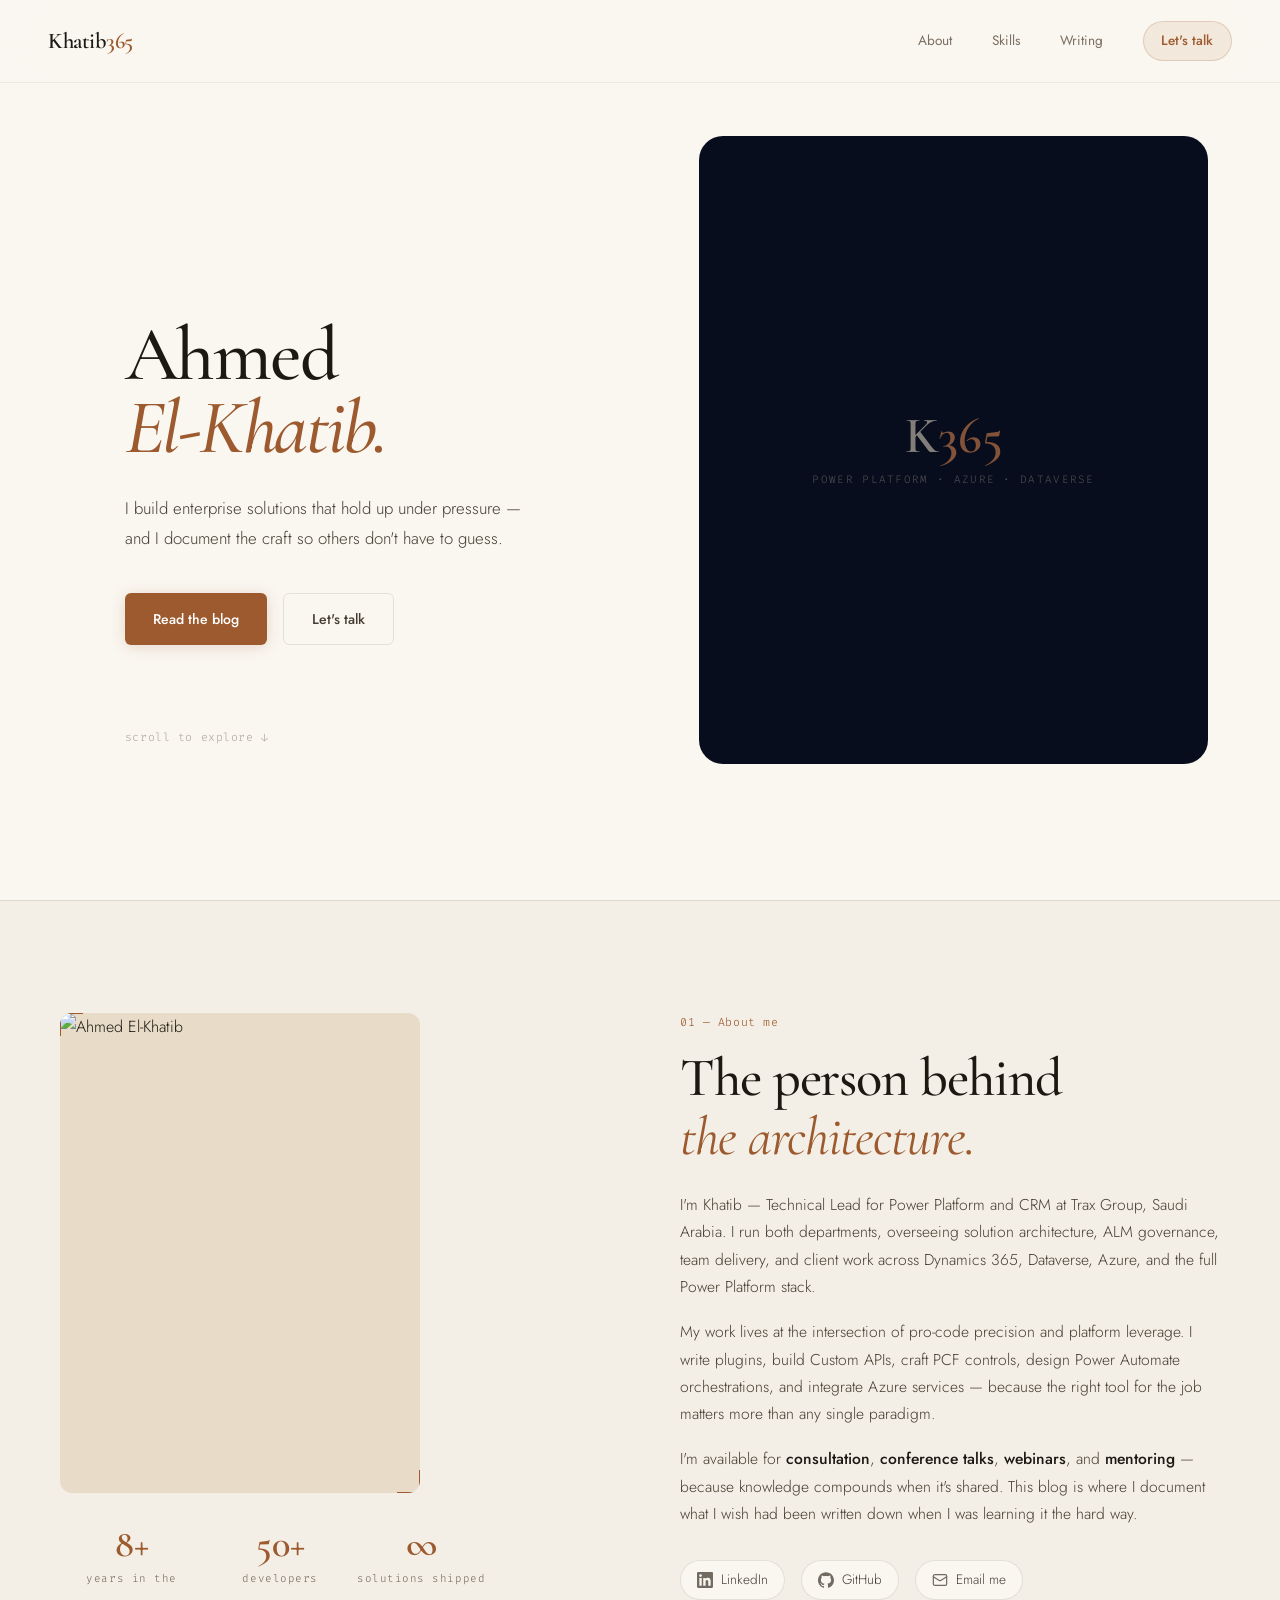
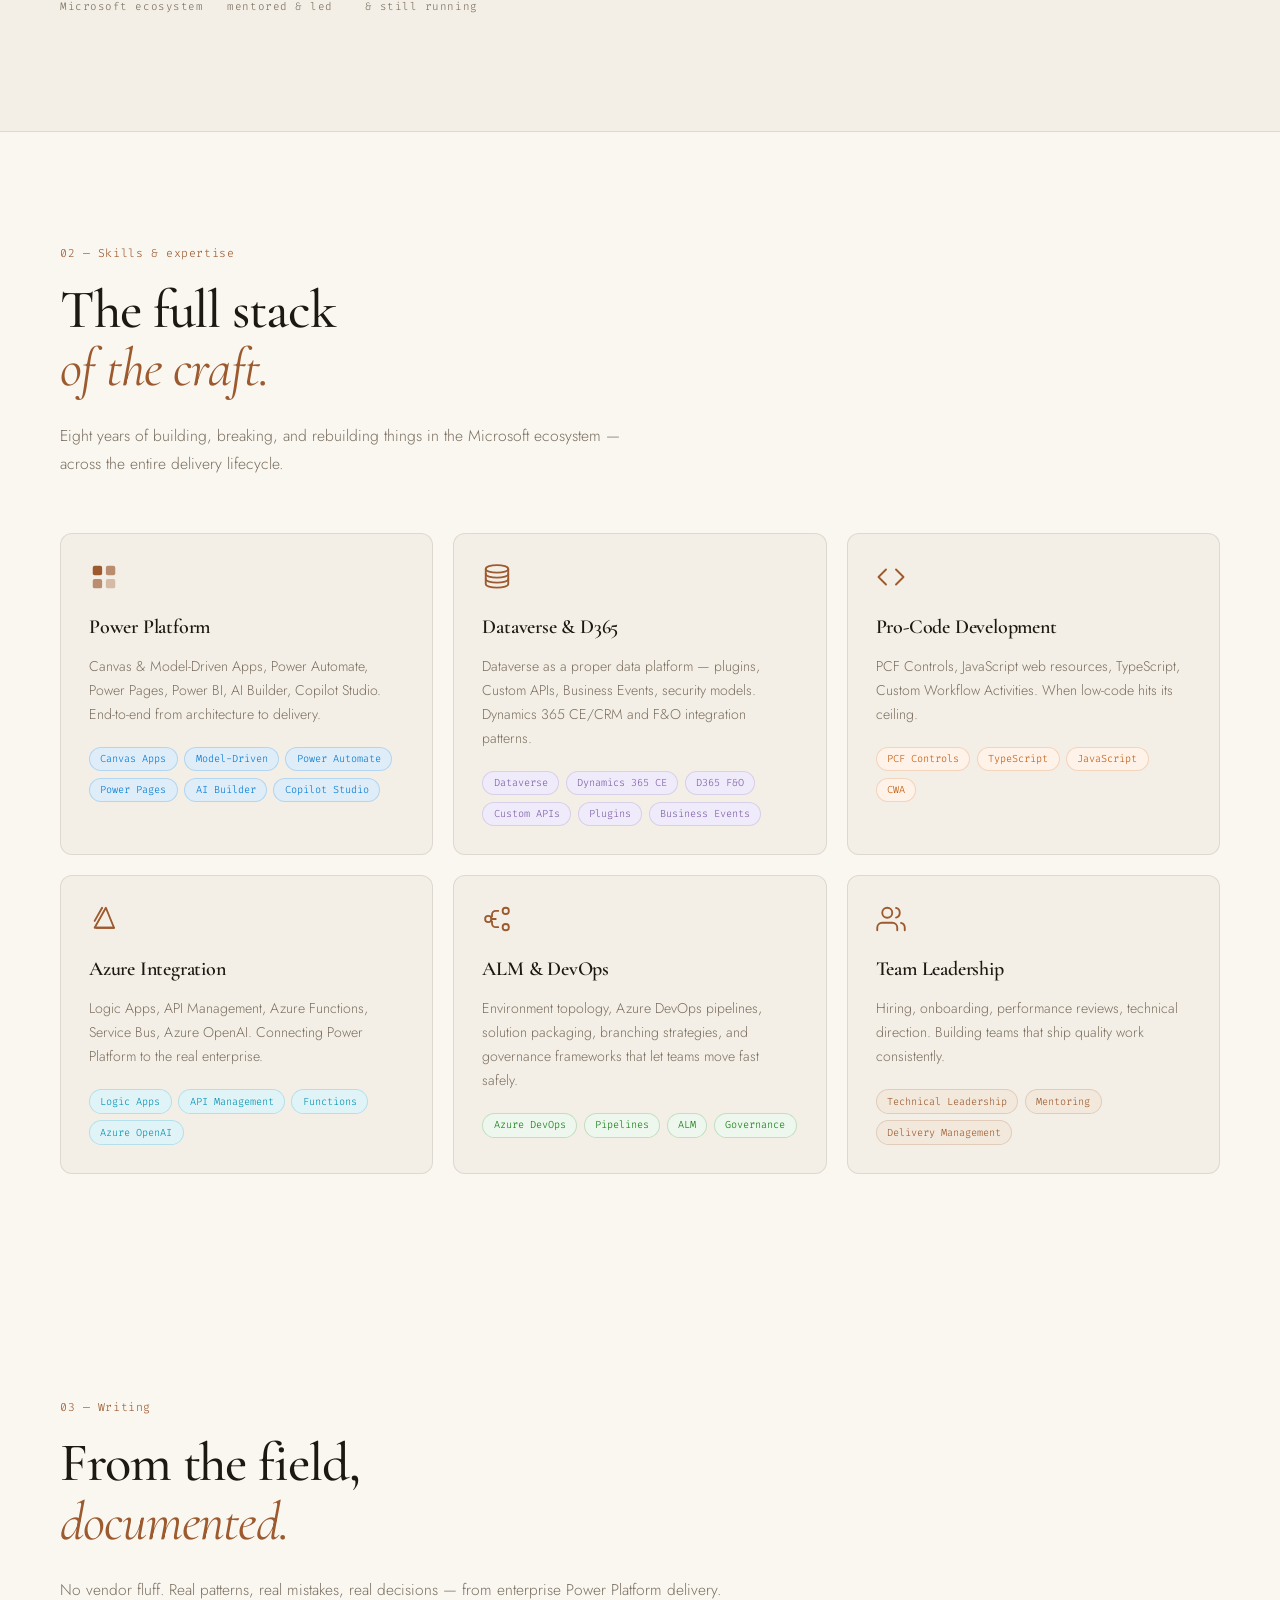
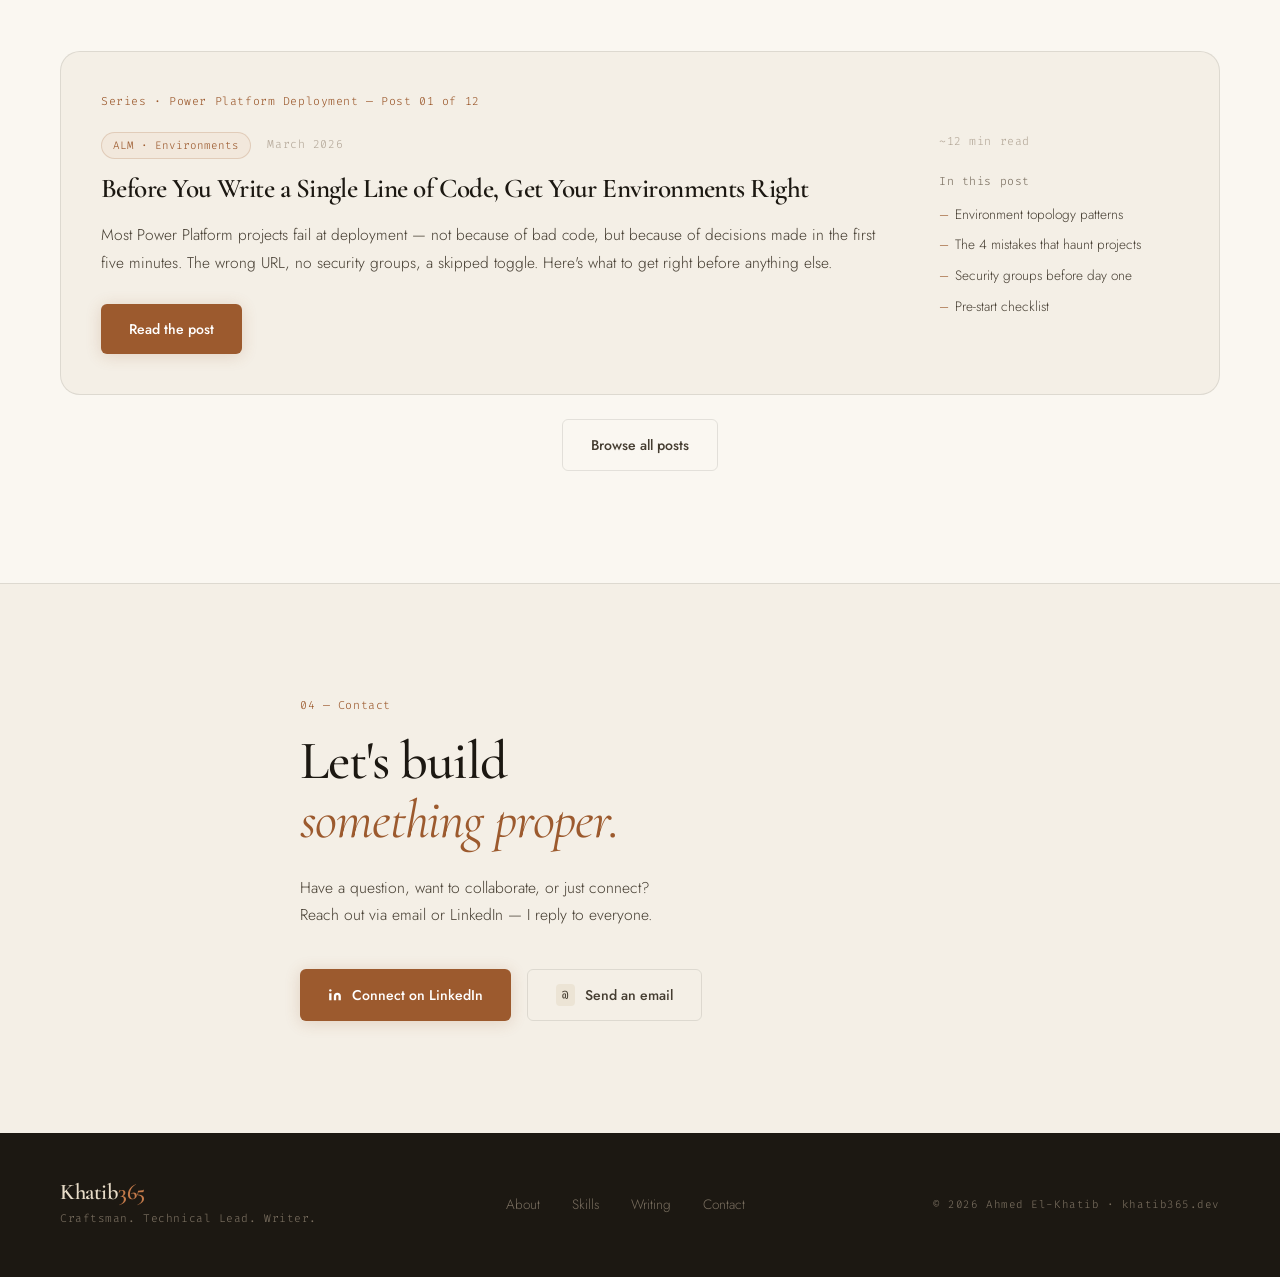
==== index.html @ 0a34ded0 "UI polish: rounded hero panel, brand icons, cleaner contact + blog - hero-right: border-radius 1.5re" ====
<!DOCTYPE html>
<html lang="en">
<head>
  <meta charset="UTF-8" />
  <meta name="viewport" content="width=device-width, initial-scale=1.0" />
  <meta name="description" content="Khatib365 — Ahmed El-Khatib. Power Platform Technical Lead, consultant, conference speaker, and Microsoft ecosystem specialist." />
  <title>Khatib365 — Ahmed El-Khatib</title>
  <link rel="preconnect" href="https://fonts.googleapis.com" />
  <link rel="preconnect" href="https://fonts.gstatic.com" crossorigin />
  <link href="https://fonts.googleapis.com/css2?family=Cormorant+Garamond:ital,wght@0,400;0,500;0,600;1,400;1,600&family=Jost:wght@300;400;500&family=Fira+Code:wght@400;500&display=swap" rel="stylesheet" />
  <link rel="stylesheet" href="css/style.css" />
  <link rel="icon" type="image/svg+xml" href="assets/favicon.svg" />
</head>
<body>

  <!-- ═══ NAV ═══ -->
  <nav class="nav" id="nav">
    <a href="#hero" class="nav-brand">
      <span class="brand-khatib">Khatib</span><span class="brand-365">365</span>
    </a>
    <button class="nav-toggle" id="navToggle" aria-label="Toggle menu">
      <span></span><span></span><span></span>
    </button>
    <div class="nav-links" id="navLinks">
      <a href="#about"   class="nav-link">About</a>
      <a href="#skills"  class="nav-link">Skills</a>
      <a href="blog/index.html" class="nav-link">Writing</a>
      <a href="#contact" class="nav-link nav-link--cta">Let's talk</a>
    </div>
  </nav>

  <!-- ═══ HERO — split layout ═══ -->
  <section class="hero" id="hero">

    <!-- LEFT: warm parchment text panel -->
    <div class="hero-left">
      <div class="hero-left-inner">
        <h1 class="hero-name">Ahmed<br /><em>El-Khatib.</em></h1>
        <p class="hero-tagline">
          I build enterprise solutions that hold up under pressure —<br />
          and I document the craft so others don't have to guess.
        </p>
        <div class="hero-ctas">
          <a href="blog/index.html" class="btn btn-primary">Read the blog</a>
          <a href="#contact" class="btn btn-secondary">Let's talk</a>
        </div>
      </div>
      <div class="hero-scroll-hint code">scroll to explore ↓</div>
    </div>

    <!-- RIGHT: dark canvas panel -->
    <div class="hero-right">
      <canvas id="particleCanvas" aria-hidden="true"></canvas>
      <div class="hero-canvas-overlay">
        <div class="hco-brand">
          <span class="hco-k">K</span><span class="hco-365">365</span>
        </div>
        <div class="hco-stack code">Power Platform · Azure · Dataverse</div>
      </div>
    </div>

  </section>

  <!-- ═══ ABOUT ═══ -->
  <section class="about" id="about">
    <div class="section-container">
      <div class="about-photo-col">
        <div class="photo-frame">
          <img src="assets/photo.jpg" alt="Ahmed El-Khatib" />
          <div class="photo-frame-corner photo-frame-corner--tl"></div>
          <div class="photo-frame-corner photo-frame-corner--br"></div>
        </div>
        <div class="about-quick-facts">
          <div class="quick-fact">
            <span class="qf-num">8+</span>
            <span class="qf-label code">years in the<br />Microsoft ecosystem</span>
          </div>
          <div class="quick-fact">
            <span class="qf-num">50+</span>
            <span class="qf-label code">developers<br />mentored &amp; led</span>
          </div>
          <div class="quick-fact">
            <span class="qf-num">∞</span>
            <span class="qf-label code">solutions shipped<br />&amp; still running</span>
          </div>
        </div>
      </div>

      <div class="about-content">
        <p class="section-eyebrow code">01 — About me</p>
        <h2 class="section-title">The person behind<br /><em>the architecture.</em></h2>

        <div class="about-body">
          <p>
            I'm Khatib — Technical Lead for Power Platform and CRM at Trax Group, Saudi Arabia.
            I run both departments, overseeing solution architecture, ALM governance, team delivery,
            and client work across Dynamics 365, Dataverse, Azure, and the full Power Platform stack.
          </p>
          <p>
            My work lives at the intersection of pro-code precision and platform leverage.
            I write plugins, build Custom APIs, craft PCF controls, design Power Automate
            orchestrations, and integrate Azure services — because the right tool for the job
            matters more than any single paradigm.
          </p>
          <p>
            I'm available for <strong>consultation</strong>, <strong>conference talks</strong>,
            <strong>webinars</strong>, and <strong>mentoring</strong> — because knowledge compounds
            when it's shared. This blog is where I document what I wish had been written down
            when I was learning it the hard way.
          </p>
        </div>

        <div class="about-links">
          <a href="https://linkedin.com/in/ahmed-el-khatib" class="about-link" target="_blank" rel="noopener noreferrer">
            <span class="about-link-icon">
              <!-- LinkedIn official mark -->
              <svg viewBox="0 0 24 24" width="16" height="16" fill="currentColor"><path d="M20.447 20.452h-3.554v-5.569c0-1.328-.027-3.037-1.852-3.037-1.853 0-2.136 1.445-2.136 2.939v5.667H9.351V9h3.414v1.561h.046c.477-.9 1.637-1.85 3.37-1.85 3.601 0 4.267 2.37 4.267 5.455v6.286zM5.337 7.433a2.062 2.062 0 0 1-2.063-2.065 2.064 2.064 0 1 1 2.063 2.065zm1.782 13.019H3.555V9h3.564v11.452zM22.225 0H1.771C.792 0 0 .774 0 1.729v20.542C0 23.227.792 24 1.771 24h20.451C23.2 24 24 23.227 24 22.271V1.729C24 .774 23.2 0 22.222 0h.003z"/></svg>
            </span>LinkedIn
          </a>
          <a href="https://github.com/ahmedelkhatib7" class="about-link" target="_blank" rel="noopener noreferrer">
            <span class="about-link-icon">
              <!-- GitHub mark -->
              <svg viewBox="0 0 24 24" width="16" height="16" fill="currentColor"><path d="M12 .297c-6.63 0-12 5.373-12 12 0 5.303 3.438 9.8 8.205 11.385.6.113.82-.258.82-.577 0-.285-.01-1.04-.015-2.04-3.338.724-4.042-1.61-4.042-1.61C4.422 18.07 3.633 17.7 3.633 17.7c-1.087-.744.084-.729.084-.729 1.205.084 1.838 1.236 1.838 1.236 1.07 1.835 2.809 1.305 3.495.998.108-.776.417-1.305.76-1.605-2.665-.3-5.466-1.332-5.466-5.93 0-1.31.465-2.38 1.235-3.22-.135-.303-.54-1.523.105-3.176 0 0 1.005-.322 3.3 1.23.96-.267 1.98-.399 3-.405 1.02.006 2.04.138 3 .405 2.28-1.552 3.285-1.23 3.285-1.23.645 1.653.24 2.873.12 3.176.765.84 1.23 1.91 1.23 3.22 0 4.61-2.805 5.625-5.475 5.92.42.36.81 1.096.81 2.22 0 1.606-.015 2.896-.015 3.286 0 .315.21.69.825.57C20.565 22.092 24 17.592 24 12.297c0-6.627-5.373-12-12-12"/></svg>
            </span>GitHub
          </a>
          <a href="mailto:ahmedelkhatib30@gmail.com" class="about-link">
            <span class="about-link-icon">
              <!-- Email envelope -->
              <svg viewBox="0 0 24 24" width="16" height="16" fill="none" stroke="currentColor" stroke-width="1.8" stroke-linecap="round" stroke-linejoin="round"><rect x="2" y="4" width="20" height="16" rx="2"/><path d="m22 7-8.97 5.7a1.94 1.94 0 0 1-2.06 0L2 7"/></svg>
            </span>Email me
          </a>
        </div>
      </div>
    </div>
  </section>

  <!-- ═══ SKILLS ═══ -->
  <section class="skills" id="skills">
    <div class="section-container section-container--full">
      <div class="skills-header">
        <p class="section-eyebrow code">02 — Skills &amp; expertise</p>
        <h2 class="section-title">The full stack<br /><em>of the craft.</em></h2>
        <p class="skills-intro">
          Eight years of building, breaking, and rebuilding things in the Microsoft ecosystem
          — across the entire delivery lifecycle.
        </p>
      </div>

      <div class="skills-grid">

        <div class="skill-card skill-card--large skill-card--pp">
          <div class="skill-card-icon">
            <!-- Power Platform: 4-block grid representing the app suite -->
            <svg class="skill-svg-icon" viewBox="0 0 24 24" fill="currentColor" stroke="none">
              <rect x="3" y="3" width="7.5" height="7.5" rx="1.5"/>
              <rect x="13.5" y="3" width="7.5" height="7.5" rx="1.5" opacity="0.65"/>
              <rect x="3" y="13.5" width="7.5" height="7.5" rx="1.5" opacity="0.65"/>
              <rect x="13.5" y="13.5" width="7.5" height="7.5" rx="1.5" opacity="0.35"/>
            </svg>
          </div>
          <h3 class="skill-card-title">Power Platform</h3>
          <p class="skill-card-body">Canvas &amp; Model-Driven Apps, Power Automate, Power Pages, Power BI, AI Builder, Copilot Studio. End-to-end from architecture to delivery.</p>
          <ul class="skill-tags">
            <li>Canvas Apps</li><li>Model-Driven</li><li>Power Automate</li>
            <li>Power Pages</li><li>AI Builder</li><li>Copilot Studio</li>
          </ul>
        </div>

        <div class="skill-card skill-card--large skill-card--dv">
          <div class="skill-card-icon">
            <!-- Dataverse: stacked rings / layered data -->
            <svg class="skill-svg-icon" viewBox="0 0 24 24" fill="none" stroke="currentColor" stroke-width="1.5" stroke-linecap="round">
              <ellipse cx="12" cy="5.5" rx="9" ry="3"/>
              <path d="M3 5.5v4c0 1.66 4 3 9 3s9-1.34 9-3v-4"/>
              <path d="M3 9.5v4c0 1.66 4 3 9 3s9-1.34 9-3v-4"/>
              <path d="M3 13.5v4c0 1.66 4 3 9 3s9-1.34 9-3v-4"/>
            </svg>
          </div>
          <h3 class="skill-card-title">Dataverse &amp; D365</h3>
          <p class="skill-card-body">Dataverse as a proper data platform — plugins, Custom APIs, Business Events, security models. Dynamics 365 CE/CRM and F&amp;O integration patterns.</p>
          <ul class="skill-tags">
            <li>Dataverse</li><li>Dynamics 365 CE</li><li>D365 F&amp;O</li>
            <li>Custom APIs</li><li>Plugins</li><li>Business Events</li>
          </ul>
        </div>

        <div class="skill-card skill-card--code">
          <div class="skill-card-icon">
            <svg class="skill-svg-icon" viewBox="0 0 24 24" fill="none" stroke="currentColor" stroke-width="1.5" stroke-linecap="round" stroke-linejoin="round">
              <polyline points="16 18 22 12 16 6"/><polyline points="8 6 2 12 8 18"/>
            </svg>
          </div>
          <h3 class="skill-card-title">Pro-Code Development</h3>
          <p class="skill-card-body">PCF Controls, JavaScript web resources, TypeScript, Custom Workflow Activities. When low-code hits its ceiling.</p>
          <ul class="skill-tags">
            <li>PCF Controls</li><li>TypeScript</li><li>JavaScript</li><li>CWA</li>
          </ul>
        </div>

        <div class="skill-card skill-card--az">
          <div class="skill-card-icon">
            <!-- Azure: triangular mountain silhouette (Azure logo form) -->
            <svg class="skill-svg-icon" viewBox="0 0 24 24" fill="none" stroke="currentColor" stroke-width="1.5" stroke-linecap="round" stroke-linejoin="round">
              <path d="M13.5 3 4.5 19H20L13.5 3z"/>
              <path d="M10.5 3 4.5 13.5"/>
              <path d="M6 19h14"/>
            </svg>
          </div>
          <h3 class="skill-card-title">Azure Integration</h3>
          <p class="skill-card-body">Logic Apps, API Management, Azure Functions, Service Bus, Azure OpenAI. Connecting Power Platform to the real enterprise.</p>
          <ul class="skill-tags">
            <li>Logic Apps</li><li>API Management</li><li>Functions</li><li>Azure OpenAI</li>
          </ul>
        </div>

        <div class="skill-card skill-card--alm">
          <div class="skill-card-icon">
            <!-- ALM / DevOps: pipeline branch stages -->
            <svg class="skill-svg-icon" viewBox="0 0 24 24" fill="none" stroke="currentColor" stroke-width="1.5" stroke-linecap="round" stroke-linejoin="round">
              <circle cx="5" cy="12" r="2.5"/>
              <circle cx="19" cy="5.5" r="2.5"/>
              <circle cx="19" cy="18.5" r="2.5"/>
              <path d="M7.5 12H11M13 5.5H11a3 3 0 0 0-3 3v1.5"/>
              <path d="M13 18.5H11a3 3 0 0 1-3-3V14"/>
            </svg>
          </div>
          <h3 class="skill-card-title">ALM &amp; DevOps</h3>
          <p class="skill-card-body">Environment topology, Azure DevOps pipelines, solution packaging, branching strategies, and governance frameworks that let teams move fast safely.</p>
          <ul class="skill-tags">
            <li>Azure DevOps</li><li>Pipelines</li><li>ALM</li><li>Governance</li>
          </ul>
        </div>

        <div class="skill-card skill-card--lead">
          <div class="skill-card-icon">
            <svg class="skill-svg-icon" viewBox="0 0 24 24" fill="none" stroke="currentColor" stroke-width="1.5" stroke-linecap="round" stroke-linejoin="round">
              <path d="M17 21v-2a4 4 0 0 0-4-4H5a4 4 0 0 0-4 4v2"/>
              <circle cx="9" cy="7" r="4"/>
              <path d="M23 21v-2a4 4 0 0 0-3-3.87"/><path d="M16 3.13a4 4 0 0 1 0 7.75"/>
            </svg>
          </div>
          <h3 class="skill-card-title">Team Leadership</h3>
          <p class="skill-card-body">Hiring, onboarding, performance reviews, technical direction. Building teams that ship quality work consistently.</p>
          <ul class="skill-tags">
            <li>Technical Leadership</li><li>Mentoring</li><li>Delivery Management</li>
          </ul>
        </div>

      </div>
    </div>
  </section>

  <!-- ═══ BLOG ═══ -->
  <section class="blog" id="blog">
    <div class="section-container section-container--full">
      <div class="blog-header">
        <p class="section-eyebrow code">03 — Writing</p>
        <h2 class="section-title">From the field,<br /><em>documented.</em></h2>
        <p class="blog-intro">
          No vendor fluff. Real patterns, real mistakes, real decisions — from enterprise Power Platform delivery.
        </p>
      </div>

      <article class="blog-featured">
        <div class="blog-featured-label code">Series · Power Platform Deployment — Post 01 of 12</div>
        <div class="blog-featured-inner">
          <div class="blog-featured-content">
            <div class="blog-post-meta">
              <span class="blog-tag">ALM · Environments</span>
              <span class="blog-date code">March 2026</span>
            </div>
            <h3 class="blog-featured-title">
              <a href="blog/post1-environment-strategy.html" style="color:inherit;text-decoration:none;transition:color 0.2s;" onmouseover="this.style.color='var(--copper)'" onmouseout="this.style.color='inherit'">
                Before You Write a Single Line of Code, Get Your Environments Right
              </a>
            </h3>
            <p class="blog-featured-body">
              Most Power Platform projects fail at deployment — not because of bad code, but because
              of decisions made in the first five minutes. The wrong URL, no security groups, a skipped
              toggle. Here's what to get right before anything else.
            </p>
            <a href="blog/post1-environment-strategy.html" class="btn btn-primary">Read the post</a>
          </div>
          <div class="blog-featured-aside">
            <div class="blog-reading-time code">~12 min read</div>
            <div class="blog-topics">
              <p class="blog-topics-label code">In this post</p>
              <ul>
                <li>Environment topology patterns</li>
                <li>The 4 mistakes that haunt projects</li>
                <li>Security groups before day one</li>
                <li>Pre-start checklist</li>
              </ul>
            </div>
          </div>
        </div>
      </article>

      <div class="blog-footer">
        <a href="blog/index.html" class="btn btn-secondary">Browse all posts</a>
      </div>
    </div>
  </section>

  <!-- ═══ CONTACT ═══ -->
  <section class="contact" id="contact">
    <div class="contact-container">
      <div class="contact-header">
        <p class="section-eyebrow code">04 — Contact</p>
        <h2 class="section-title">Let's build<br /><em>something proper.</em></h2>
        <p class="contact-body">
          Have a question, want to collaborate, or just connect?
          Reach out via email or LinkedIn — I reply to everyone.
        </p>
        <div class="contact-ctas">
          <a href="https://linkedin.com/in/ahmed-el-khatib" class="btn btn-primary contact-btn" target="_blank" rel="noopener noreferrer">
            <svg viewBox="0 0 24 24" fill="currentColor" width="14" height="14"><path d="M16 8a6 6 0 0 1 6 6v7h-4v-7a2 2 0 0 0-4 0v7h-4v-7a6 6 0 0 1 6-6z"/><rect x="2" y="9" width="4" height="12"/><circle cx="4" cy="4" r="2"/></svg>
            Connect on LinkedIn
          </a>
          <a href="mailto:ahmedelkhatib30@gmail.com" class="btn btn-secondary contact-btn">
            <span class="contact-btn-icon code">@</span> Send an email
          </a>
        </div>
      </div>

    </div>
  </section>

  <!-- ═══ FOOTER ═══ -->
  <footer class="footer">
    <div class="footer-inner">
      <div class="footer-brand">
        <a href="#hero" class="nav-brand">
          <span class="brand-khatib">Khatib</span><span class="brand-365">365</span>
        </a>
        <p class="footer-tagline code">Craftsman. Technical Lead. Writer.</p>
      </div>
      <div class="footer-links">
        <a href="#about">About</a>
        <a href="#skills">Skills</a>
        <a href="blog/index.html">Writing</a>
        <a href="#contact">Contact</a>
      </div>
      <div class="footer-copy code">© 2026 Ahmed El-Khatib · khatib365.dev</div>
    </div>
  </footer>

  <!-- ═══ SARCASTIC MODAL ═══ -->
  <div class="sardonic-modal" id="sardonicModal" role="dialog" aria-modal="true" aria-labelledby="sardonicTitle">
    <div class="sardonic-backdrop" id="sardonicBackdrop"></div>
    <div class="sardonic-card">
      <div class="sardonic-badge">⚡ Power Platform Truth Bomb</div>
      <div class="sardonic-emoji" id="sardonicEmoji"></div>
      <h2 class="sardonic-title" id="sardonicTitle"></h2>
      <p class="sardonic-body" id="sardonicBody"></p>
      <button class="sardonic-btn" id="sardonicDismiss">Yeah yeah, show me the site</button>
      <p class="sardonic-hint">Press Esc or click anywhere outside to dismiss</p>
    </div>
  </div>

  <script src="js/main.js"></script>
</body>
</html>
---- css/style.css ----
/* ═══════════════════════════════════════════════════════
   KHATIB365 — Ahmed El-Khatib Portfolio
   Aesthetic: Warm craftsman · earthy · leather & wood · editorial serif
   ═══════════════════════════════════════════════════════ */

:root {
  /* Palette — warm parchment & earth */
  --parchment:   #f4efe6;
  --parchment-d: #ece4d5;
  --canvas:      #faf7f1;
  --sand:        #e8dcc8;
  --ink:         #1c1812;
  --ink-soft:    #453d31;
  --ink-mid:     #7a6f60;
  --ink-light:   #b5a99a;

  /* Accent — warm copper / burnt sienna */
  --copper:      #9c5a2e;
  --copper-light:#c47a4a;
  --copper-pale: #f2e8dc;
  --copper-rule: rgba(156,90,46,0.2);

  /* Borders */
  --rule:        rgba(28,24,18,0.1);
  --rule-light:  rgba(28,24,18,0.06);

  /* Type */
  --serif:  'Cormorant Garamond', 'Georgia', serif;
  --sans:   'Jost', system-ui, sans-serif;
  --mono:   'Fira Code', 'Courier New', monospace;

  /* Spacing & shape */
  --r-sm:  6px;
  --r-md:  12px;
  --r-lg:  20px;
  --max-w: 1160px;
}

/* ── RESET ── */
*, *::before, *::after { box-sizing: border-box; margin: 0; padding: 0; }
html { scroll-behavior: smooth; font-size: 16px; }
body {
  background: var(--canvas);
  color: var(--ink);
  font-family: var(--sans);
  font-weight: 300;
  line-height: 1.75;
  -webkit-font-smoothing: antialiased;
  overflow-x: hidden;
}
img { display: block; max-width: 100%; }
a { color: inherit; text-decoration: none; }

.code {
  font-family: var(--mono);
  font-size: 0.72rem;
  letter-spacing: 0.05em;
}

/* ═══════════════════ NAV ═══════════════════ */
.nav {
  position: fixed; top: 0; left: 0; right: 0; z-index: 200;
  display: flex; align-items: center; justify-content: space-between;
  padding: 1.3rem 3rem;
  background: rgba(250,247,241,0.9);
  backdrop-filter: blur(20px) saturate(1.2);
  border-bottom: 1px solid var(--rule-light);
  transition: padding 0.3s ease, box-shadow 0.3s ease;
}
.nav.scrolled {
  padding: 0.85rem 3rem;
  box-shadow: 0 2px 24px rgba(28,24,18,0.07);
}

.nav-brand {
  font-family: var(--serif);
  font-size: 1.4rem;
  font-weight: 600;
  letter-spacing: -0.02em;
  line-height: 1;
}
.brand-khatib { color: var(--ink); }
.brand-365    { color: var(--copper); }

.nav-links {
  display: flex; align-items: center; gap: 2.5rem;
}
.nav-link {
  font-size: 0.85rem; font-weight: 400;
  color: var(--ink-mid);
  transition: color 0.2s;
  position: relative;
}
.nav-link:hover { color: var(--ink); }
.nav-link::after {
  content: ''; position: absolute;
  bottom: -2px; left: 0; right: 0; height: 1px;
  background: var(--copper);
  transform: scaleX(0); transform-origin: left;
  transition: transform 0.22s ease;
}
.nav-link:hover::after { transform: scaleX(1); }
.nav-link--cta {
  color: var(--copper); font-weight: 500;
  background: var(--copper-pale);
  border: 1px solid var(--copper-rule);
  border-radius: 100px;
  padding: 0.45rem 1.1rem;
}
.nav-link--cta::after { display: none; }
.nav-link--cta:hover {
  background: var(--copper);
  color: #fff;
  border-color: var(--copper);
}

.nav-toggle {
  display: none; flex-direction: column; gap: 5px;
  background: none; border: none; cursor: pointer; padding: 4px;
}
.nav-toggle span {
  display: block; width: 22px; height: 1.5px;
  background: var(--ink); border-radius: 2px;
  transition: all 0.25s;
}

/* ═══════════════════ BUTTONS ═══════════════════ */
.btn {
  display: inline-flex; align-items: center; gap: 0.5rem;
  padding: 0.8rem 1.75rem;
  border-radius: var(--r-sm);
  font-family: var(--sans); font-size: 0.88rem; font-weight: 500;
  cursor: pointer; border: none; outline: none;
  transition: all 0.22s ease;
  text-decoration: none;
}
.btn-primary {
  background: var(--copper); color: #fff;
  box-shadow: 0 2px 16px rgba(156,90,46,0.2);
}
.btn-primary:hover {
  background: #875024;
  transform: translateY(-2px);
  box-shadow: 0 6px 28px rgba(156,90,46,0.3);
}
.btn-secondary {
  background: transparent; color: var(--ink-soft);
  border: 1px solid var(--rule);
}
.btn-secondary:hover {
  background: var(--parchment);
  border-color: var(--ink-light);
  transform: translateY(-1px);
}

/* ═══════════════════ SECTION COMMONS ═══════════════════ */
section { padding: 7rem 3rem; }

.section-container {
  max-width: var(--max-w); margin: 0 auto;
  display: grid; grid-template-columns: 1fr 1fr;
  gap: 5rem; align-items: start;
}
.section-container--full {
  display: block;
  max-width: var(--max-w); margin: 0 auto;
}

.section-eyebrow {
  color: var(--copper); display: block; margin-bottom: 1rem;
}
.section-title {
  font-family: var(--serif);
  font-size: clamp(2.2rem, 4.5vw, 3.4rem);
  font-weight: 500;
  line-height: 1.08;
  letter-spacing: -0.02em;
  color: var(--ink);
  margin-bottom: 1.5rem;
}
.section-title em {
  font-style: italic; color: var(--copper); font-weight: 400;
}

/* ═══════════════════ HERO — split layout ═══════════════════ */
.hero {
  min-height: 100vh;
  display: grid;
  grid-template-columns: 55% 45%;
  position: relative; overflow: hidden;
}

/* LEFT: warm parchment panel */
.hero-left {
  background: var(--canvas);
  display: flex; flex-direction: column;
  justify-content: center;
  padding: 9rem 4rem 5rem clamp(2rem, 6vw, 6rem);
  position: relative; z-index: 1;
}
.hero-left-inner { max-width: 540px; }

.hero-name {
  font-family: var(--serif);
  font-size: clamp(3.2rem, 6vw, 6rem);
  font-weight: 500;
  line-height: 0.95;
  letter-spacing: -0.03em;
  color: var(--ink);
  margin-bottom: 1.75rem;
}
.hero-name em { font-style: italic; color: var(--copper); }

.hero-tagline {
  font-size: 1.05rem; font-weight: 300;
  color: var(--ink-soft); max-width: 460px;
  margin-bottom: 2.5rem; line-height: 1.8;
}

.hero-ctas { display: flex; gap: 1rem; flex-wrap: wrap; }

.hero-scroll-hint {
  position: absolute; bottom: 2.5rem; left: clamp(2rem, 6vw, 6rem);
  color: var(--ink-light); z-index: 1;
  animation: bob 3s ease-in-out infinite;
}
@keyframes bob {
  0%,100% { transform: translateY(0); }
  50%      { transform: translateY(-6px); }
}

/* RIGHT: dark canvas panel */
.hero-right {
  background: #070d1c;
  position: relative; overflow: hidden;
  border-radius: 1.5rem;
  margin: 1.5rem 1.5rem 1.5rem 0;
}

#particleCanvas {
  position: absolute; inset: 0;
  width: 100%; height: 100%;
  display: block;
}

/* Centered K365 overlay on canvas */
.hero-canvas-overlay {
  position: absolute; inset: 0;
  display: flex; flex-direction: column;
  align-items: center; justify-content: center;
  z-index: 2; pointer-events: none;
}
.hco-brand {
  font-family: var(--serif);
  font-size: 3.2rem; font-weight: 600; line-height: 1;
  margin-bottom: 0.5rem;
}
.hco-k   { color: rgba(232,220,200,0.55); }
.hco-365 { color: rgba(196,122,74,0.65); }
.hco-stack {
  font-size: 0.68rem; letter-spacing: 0.12em;
  color: rgba(181,169,154,0.4);
  text-transform: uppercase;
}

/* ═══════════════════ ABOUT ═══════════════════ */
.about {
  background: var(--parchment);
  border-top: 1px solid var(--rule);
  border-bottom: 1px solid var(--rule);
}

/* Photo */
.photo-frame {
  position: relative;
  width: 100%; max-width: 360px;
  aspect-ratio: 3 / 4;
  background: var(--sand);
  border-radius: var(--r-md);
  overflow: hidden;
}
.photo-frame img {
  width: 100%; height: 100%; object-fit: cover;
}
.photo-placeholder {
  width: 100%; height: 100%;
  display: flex; flex-direction: column;
  align-items: center; justify-content: center; gap: 1rem;
}
.photo-initials {
  font-family: var(--serif); font-size: 4rem; font-weight: 600;
  color: var(--copper); opacity: 0.6;
}
.photo-hint { color: var(--ink-light); }
.photo-frame-corner {
  position: absolute; width: 24px; height: 24px;
  border-color: var(--copper);
  border-style: solid;
}
.photo-frame-corner--tl { top: -1px; left: -1px; border-width: 2px 0 0 2px; border-radius: var(--r-sm) 0 0 0; }
.photo-frame-corner--br { bottom: -1px; right: -1px; border-width: 0 2px 2px 0; border-radius: 0 0 var(--r-sm) 0; }

.about-quick-facts {
  display: flex; gap: 1.5rem; margin-top: 2rem;
}
.quick-fact { text-align: center; }
.qf-num {
  display: block;
  font-family: var(--serif); font-size: 2.4rem; font-weight: 600;
  color: var(--copper); line-height: 1;
}
.qf-label { color: var(--ink-mid); font-size: 0.68rem; line-height: 1.5; }

/* Text side */
.about-body p {
  color: var(--ink-soft); margin-bottom: 1.1rem;
  font-size: 0.98rem; max-width: 560px;
}
.about-body p strong { color: var(--ink); font-weight: 500; }
.about-quote {
  margin: 2rem 0;
  padding: 1.25rem 1.5rem;
  border-left: 3px solid var(--copper);
  background: var(--copper-pale);
  border-radius: 0 var(--r-md) var(--r-md) 0;
  font-family: var(--serif); font-style: italic;
  font-size: 1.1rem; color: var(--ink-soft); line-height: 1.6;
}
.about-links { display: flex; gap: 1rem; margin-top: 2rem; flex-wrap: wrap; }
.about-link {
  display: inline-flex; align-items: center; gap: 0.5rem;
  font-size: 0.85rem; color: var(--ink-soft);
  background: var(--canvas); border: 1px solid var(--rule);
  border-radius: 100px; padding: 0.45rem 1rem;
  transition: all 0.2s;
}
.about-link:hover { border-color: var(--copper); color: var(--copper); }
.about-link-icon {
  display: flex; align-items: center;
  flex-shrink: 0; opacity: 0.75;
  transition: opacity 0.2s;
}
.about-link:hover .about-link-icon { opacity: 1; }

/* ═══════════════════ SKILLS ═══════════════════ */
.skills { background: var(--canvas); }
.skills-header { margin-bottom: 3.5rem; max-width: 600px; }
.skills-intro { color: var(--ink-mid); font-size: 0.98rem; }

.skills-grid {
  display: grid;
  grid-template-columns: repeat(3, 1fr);
  gap: 1.25rem;
}

/* Base card — color variables overridden per variant */
.skill-card {
  --cc: var(--copper);
  --cl: var(--copper-pale);
  background: var(--parchment);
  border: 1px solid var(--rule);
  border-radius: var(--r-md);
  padding: 1.75rem;
  transition: all 0.28s ease;
  position: relative; overflow: hidden;
}
/* Colored top stripe */
.skill-card::before {
  content: '';
  position: absolute; top: 0; left: 0; right: 0; height: 3px;
  background: var(--cc);
  border-radius: var(--r-md) var(--r-md) 0 0;
  opacity: 0; transition: opacity 0.28s;
}
.skill-card:hover {
  background: var(--parchment-d);
  border-color: color-mix(in srgb, var(--cc) 35%, transparent);
  transform: translateY(-4px);
  box-shadow: 0 12px 36px rgba(28,24,18,0.09);
}
.skill-card:hover::before { opacity: 1; }
.skill-card--large { grid-column: span 1; }

/* Per-card color themes */
.skill-card--pp   { --cc: #0078d4; --cl: #deedf8; }
.skill-card--dv   { --cc: #7b5ea7; --cl: #f0ebfa; }
.skill-card--code { --cc: #c25a0b; --cl: #fff2e8; }
.skill-card--az   { --cc: #0091b2; --cl: #e0f4f8; }
.skill-card--alm  { --cc: #107c10; --cl: #edf7ed; }
.skill-card--lead { --cc: #9c5a2e; --cl: #f2e8dc; }

.skill-card-icon { margin-bottom: 1.1rem; line-height: 1; }
.skill-svg-icon  { width: 28px; height: 28px; color: var(--cc); display: block; }

.skill-card-title {
  font-family: var(--serif); font-size: 1.25rem; font-weight: 600;
  color: var(--ink); margin-bottom: 0.65rem; letter-spacing: -0.01em;
}
.skill-card-body {
  font-size: 0.88rem; color: var(--ink-mid);
  margin-bottom: 1.25rem; line-height: 1.7;
}
.skill-tags { list-style: none; display: flex; flex-wrap: wrap; gap: 0.4rem; }
.skill-tags li {
  font-family: var(--mono); font-size: 0.64rem;
  color: var(--cc);
  background: var(--cl);
  border: 1px solid color-mix(in srgb, var(--cc) 20%, transparent);
  border-radius: 100px; padding: 0.15rem 0.65rem;
}

/* ═══════════════════ PROJECTS ═══════════════════ */
.projects {
  background: var(--parchment);
  border-top: 1px solid var(--rule);
  border-bottom: 1px solid var(--rule);
}
.projects-header { margin-bottom: 3.5rem; }

/* Featured */
.project-card--featured {
  position: relative;
  background: var(--canvas);
  border: 1px solid var(--rule);
  border-radius: var(--r-lg);
  padding: 2.75rem;
  margin-bottom: 1.5rem;
  overflow: hidden;
}
.project-card-accent {
  position: absolute; top: 0; left: 0;
  width: 4px; height: 100%;
  background: var(--copper);
  border-radius: var(--r-sm) 0 0 var(--r-sm);
}
.project-card-inner { padding-left: 1rem; }
.project-meta {
  display: flex; align-items: center; gap: 1rem;
  margin-bottom: 0.85rem;
}
.project-tag {
  font-family: var(--mono); font-size: 0.68rem;
  color: var(--copper); background: var(--copper-pale);
  border: 1px solid var(--copper-rule);
  border-radius: 100px; padding: 0.2rem 0.7rem;
}
.project-year { color: var(--ink-light); }
.project-title {
  font-family: var(--serif); font-size: 1.75rem; font-weight: 600;
  color: var(--ink); letter-spacing: -0.02em; margin-bottom: 1rem;
}
.project-body {
  font-size: 0.97rem; color: var(--ink-soft);
  max-width: 680px; margin-bottom: 1.75rem; line-height: 1.75;
}
.project-outcomes { display: flex; flex-direction: column; gap: 0.5rem; }
.outcome {
  display: flex; align-items: baseline; gap: 1rem;
  font-size: 0.85rem;
}
.outcome-label { color: var(--copper); min-width: 48px; }
.outcome-value { color: var(--ink-soft); }

/* Project grid */
.projects-grid {
  display: grid; grid-template-columns: repeat(2, 1fr);
  gap: 1.25rem;
}
.project-card {
  background: var(--canvas);
  border: 1px solid var(--rule);
  border-radius: var(--r-md);
  padding: 1.75rem;
  transition: all 0.25s;
}
.project-card:hover {
  border-color: var(--copper-rule);
  transform: translateY(-3px);
  box-shadow: 0 8px 32px rgba(28,24,18,0.07);
}
.project-card .project-title {
  font-size: 1.15rem; margin-bottom: 0.65rem;
}
.project-card .project-body {
  font-size: 0.88rem; margin-bottom: 1.25rem;
}

/* ═══════════════════ BLOG ═══════════════════ */
.blog { background: var(--canvas); }
.blog-header { margin-bottom: 3rem; }
.blog-intro { color: var(--ink-mid); font-size: 0.97rem; }

/* Featured */
.blog-featured {
  background: var(--parchment);
  border: 1px solid var(--rule);
  border-radius: var(--r-lg);
  padding: 2.5rem;
  margin-bottom: 1.5rem; position: relative;
}
.blog-featured-label {
  color: var(--copper); margin-bottom: 1.25rem; display: block;
}
.blog-featured-inner {
  display: grid; grid-template-columns: 1fr 240px;
  gap: 3rem; align-items: start;
}
.blog-post-meta {
  display: flex; align-items: center; gap: 1rem;
  margin-bottom: 0.85rem;
}
.blog-tag {
  font-family: var(--mono); font-size: 0.68rem;
  color: var(--copper); background: var(--copper-pale);
  border: 1px solid var(--copper-rule);
  border-radius: 100px; padding: 0.2rem 0.7rem;
}
.blog-date { color: var(--ink-light); }
.blog-featured-title {
  font-family: var(--serif); font-size: 1.7rem; font-weight: 600;
  color: var(--ink); letter-spacing: -0.02em; margin-bottom: 1rem;
  line-height: 1.2;
}
.blog-featured-body {
  font-size: 0.97rem; color: var(--ink-soft);
  margin-bottom: 1.75rem; line-height: 1.75;
}
.blog-reading-time {
  color: var(--ink-light); margin-bottom: 1.25rem;
}
.blog-topics-label { color: var(--ink-mid); margin-bottom: 0.65rem; display: block; }
.blog-topics ul {
  list-style: none; display: flex; flex-direction: column; gap: 0.45rem;
}
.blog-topics li {
  font-size: 0.85rem; color: var(--ink-soft);
  padding-left: 1rem; position: relative;
}
.blog-topics li::before {
  content: '–'; position: absolute; left: 0; color: var(--copper);
}

/* Blog grid */
.blog-grid {
  display: grid; grid-template-columns: repeat(3, 1fr);
  gap: 1.25rem; margin-bottom: 3rem;
}
.blog-card {
  background: var(--parchment);
  border: 1px solid var(--rule);
  border-radius: var(--r-md);
  padding: 1.75rem;
  display: flex; flex-direction: column;
  transition: all 0.25s;
}
.blog-card:hover {
  border-color: var(--copper-rule);
  background: var(--parchment-d);
  transform: translateY(-3px);
  box-shadow: 0 8px 30px rgba(28,24,18,0.06);
}
.blog-card-title {
  font-family: var(--serif); font-size: 1.1rem; font-weight: 600;
  color: var(--ink); margin: 0.75rem 0 0.6rem;
  letter-spacing: -0.01em; line-height: 1.3;
}
.blog-card-body {
  font-size: 0.87rem; color: var(--ink-mid);
  flex: 1; margin-bottom: 1.25rem; line-height: 1.7;
}
.blog-read-link {
  color: var(--copper); font-size: 0.72rem;
  transition: letter-spacing 0.2s;
}
.blog-read-link:hover { letter-spacing: 0.06em; }
.blog-footer { text-align: center; }

/* ═══════════════════ CONTACT ═══════════════════ */
.contact {
  background: var(--parchment);
  border-top: 1px solid var(--rule);
}
.contact-container {
  max-width: 680px; margin: 0 auto;
}
.contact-ctas {
  display: flex; gap: 1rem; flex-wrap: wrap;
  margin-top: 2rem;
}
.contact-btn {
  display: inline-flex; align-items: center; gap: 0.6rem;
}
.contact-btn-icon {
  background: rgba(255,255,255,0.15);
  border-radius: 4px; padding: 0.1rem 0.4rem;
  font-size: 0.65rem;
}
.btn-secondary .contact-btn-icon {
  background: var(--parchment-d);
}
.contact-open { padding-top: 0.5rem; }
.contact-open-label {
  color: var(--copper); display: block; margin-bottom: 1.5rem;
}
.contact-open-grid {
  display: grid; grid-template-columns: 1fr 1fr;
  gap: 1rem;
}
.contact-open-item {
  display: flex; align-items: flex-start; gap: 0.8rem;
  padding: 1.1rem 1.25rem;
  background: var(--canvas); border: 1px solid var(--rule);
  border-radius: var(--r-md);
  font-size: 0.88rem; color: var(--ink-soft); line-height: 1.5;
  transition: all 0.2s;
}
.contact-open-item:hover {
  border-color: var(--copper-rule);
  background: var(--copper-pale);
}
.contact-open-icon {
  color: var(--copper); font-size: 1rem; flex-shrink: 0; margin-top: 0.05rem;
}

.contact-body {
  font-size: 0.98rem; color: var(--ink-soft);
  max-width: 380px; margin-bottom: 2.5rem;
}
.contact-channels { display: flex; flex-direction: column; gap: 0.75rem; }
.channel {
  display: flex; align-items: center; gap: 1rem;
  padding: 0.9rem 1.1rem;
  background: var(--canvas); border: 1px solid var(--rule);
  border-radius: var(--r-md);
  transition: all 0.2s;
}
.channel:hover {
  border-color: var(--copper-rule);
  background: var(--copper-pale);
  transform: translateX(5px);
}
.channel-icon {
  width: 36px; height: 36px; border-radius: 50%;
  background: var(--parchment-d); border: 1px solid var(--rule);
  display: flex; align-items: center; justify-content: center;
  font-size: 0.68rem; color: var(--copper); flex-shrink: 0;
}
.channel-text { flex: 1; display: flex; flex-direction: column; gap: 0.1rem; }
.channel-label { color: var(--ink-light); }
.channel-value { font-size: 0.9rem; font-weight: 400; color: var(--ink); }
.channel-arrow { color: var(--ink-light); font-size: 0.9rem; }

/* Form */
.contact-form { display: flex; flex-direction: column; gap: 1.1rem; }
.form-row { display: grid; grid-template-columns: 1fr 1fr; gap: 1rem; }
.form-field { display: flex; flex-direction: column; gap: 0.4rem; }
.form-label { color: var(--ink-mid); }
.form-input {
  background: var(--canvas);
  border: 1px solid var(--rule);
  border-radius: var(--r-sm);
  color: var(--ink);
  padding: 0.8rem 1rem;
  font-family: var(--sans); font-weight: 300; font-size: 0.92rem;
  outline: none; resize: none;
  transition: border-color 0.2s, box-shadow 0.2s;
}
.form-input::placeholder { color: var(--ink-light); }
.form-input:focus {
  border-color: var(--copper-light);
  box-shadow: 0 0 0 3px rgba(156,90,46,0.08);
}
.form-textarea { min-height: 140px; }
.form-actions { display: flex; align-items: center; gap: 1.5rem; flex-wrap: wrap; }
.form-note { color: var(--ink-light); }

/* ═══════════════════ FOOTER ═══════════════════ */
.footer {
  background: var(--ink);
  padding: 3rem;
}
.footer-inner {
  max-width: var(--max-w); margin: 0 auto;
  display: flex; align-items: center; justify-content: space-between;
  flex-wrap: wrap; gap: 1.5rem;
}
.footer .nav-brand .brand-khatib { color: var(--sand); }
.footer .nav-brand .brand-365    { color: var(--copper-light); }
.footer-tagline { color: var(--ink-mid); margin-top: 0.35rem; font-size: 0.7rem; }
.footer-brand { display: flex; flex-direction: column; }
.footer-links {
  display: flex; gap: 2rem; flex-wrap: wrap;
}
.footer-links a {
  font-size: 0.85rem; color: var(--ink-mid);
  transition: color 0.2s;
}
.footer-links a:hover { color: var(--sand); }
.footer-copy { color: var(--ink-mid); font-size: 0.68rem; }

/* ═══════════════════ SKILL SVG ICONS ═══════════════════ */
.skill-svg-icon {
  width: 30px; height: 30px;
  color: var(--copper);
  display: block;
}
.skill-card-icon {
  margin-bottom: 1.1rem;
  line-height: 1;
}

/* ═══════════════════ TECH ORBIT (hero right) ═══════════════════ */
.tech-orbit {
  position: relative;
  width: 300px; height: 310px;
  flex-shrink: 0;
}

.to-svg {
  position: absolute;
  inset: 0; width: 100%; height: 100%;
  overflow: visible;
}

/* Animated flowing dashed lines */
.to-line {
  stroke: rgba(156,90,46,0.22);
  stroke-width: 1;
  stroke-dasharray: 4 7;
  animation: to-dash 2.8s linear infinite;
}
.to-l2 { animation-delay: -0.47s; }
.to-l3 { animation-delay: -0.93s; }
.to-l4 { animation-delay: -1.4s;  }
.to-l5 { animation-delay: -1.87s; }
.to-l6 { animation-delay: -2.33s; }

@keyframes to-dash {
  to { stroke-dashoffset: -22; }
}

/* Center hub */
.to-center {
  position: absolute;
  left: 50%; top: 150px;
  transform: translate(-50%, -50%);
  width: 76px; height: 76px;
  border-radius: 50%;
  background: var(--parchment-d);
  border: 1.5px solid rgba(156,90,46,0.25);
  box-shadow:
    0 0 0 8px var(--canvas),
    0 0 0 9px rgba(156,90,46,0.12);
  display: flex; flex-direction: column;
  align-items: center; justify-content: center;
  z-index: 2;
  animation: to-pulse 3.5s ease-in-out infinite;
}
@keyframes to-pulse {
  0%, 100% { box-shadow: 0 0 0 8px var(--canvas), 0 0 0 9px rgba(156,90,46,0.12); }
  50%       { box-shadow: 0 0 0 8px var(--canvas), 0 0 0 15px rgba(156,90,46,0.05); }
}

.to-brand {
  font-family: var(--serif);
  font-size: 0.8rem; font-weight: 600;
  color: var(--ink); line-height: 1;
}
.to-brand-accent {
  font-family: var(--mono);
  font-size: 0.58rem; color: var(--copper);
  letter-spacing: 0.04em;
}

/* Orbit nodes */
.to-node {
  position: absolute;
  display: flex; flex-direction: column;
  align-items: center; gap: 5px;
  z-index: 2;
}

.to-icon {
  width: 48px; height: 48px;
  border-radius: 50%;
  background: var(--parchment);
  border: 1px solid rgba(156,90,46,0.2);
  display: flex; align-items: center; justify-content: center;
  color: var(--copper);
  box-shadow: 0 2px 12px rgba(28,24,18,0.08);
  transition: all 0.28s ease;
  cursor: default;
}
.to-icon svg { width: 20px; height: 20px; }

.to-node:hover .to-icon {
  background: var(--copper-pale);
  border-color: var(--copper);
  box-shadow: 0 4px 22px rgba(156,90,46,0.28);
  transform: scale(1.12);
}
.to-node:hover { animation-play-state: paused; }

.to-label {
  font-family: var(--mono);
  font-size: 0.57rem; color: var(--ink-mid);
  letter-spacing: 0.03em; white-space: nowrap;
}

/* Node positions: centered on SVG line endpoints */
/* n1 top   (150,42): left = 150-24 = 126, top = 42-24 = 18  */
/* n2 TR    (244,96): left = 244-24 = 220, top = 96-24 = 72  */
/* n3 BR   (244,204): left = 220,           top = 204-24=180  */
/* n4 bot  (150,258): left = 126,           top = 258-24=234  */
/* n5 BL    (56,204): left = 56-24 = 32,   top = 180          */
/* n6 TL    (56,96):  left = 32,            top = 72           */
.to-n1 { left:126px; top: 18px;  animation: to-float 4s ease-in-out infinite 0.0s; }
.to-n2 { left:220px; top: 72px;  animation: to-float 4s ease-in-out infinite 0.65s; }
.to-n3 { left:220px; top:180px;  animation: to-float 4s ease-in-out infinite 1.3s; }
.to-n4 { left:126px; top:234px;  animation: to-float 4s ease-in-out infinite 1.95s; }
.to-n5 { left: 32px; top:180px;  animation: to-float 4s ease-in-out infinite 2.6s; }
.to-n6 { left: 32px; top: 72px;  animation: to-float 4s ease-in-out infinite 3.25s; }

@keyframes to-float {
  0%, 100% { transform: translateY(0px); }
  50%       { transform: translateY(-5px); }
}

/* ═══════════════════ CONTACT ICON SIZING ═══════════════════ */
.contact-open-icon {
  color: var(--copper); flex-shrink: 0; margin-top: 0.1rem;
  display: flex; align-items: center;
}

/* ═══════════════════ ANIMATIONS ═══════════════════ */
.reveal {
  opacity: 0; transform: translateY(24px);
  transition: opacity 0.7s ease, transform 0.7s ease;
}
.reveal.in { opacity: 1; transform: none; }

/* ═══════════════════ SARCASTIC MODAL ═══════════════════ */
.sardonic-modal {
  position: fixed; inset: 0; z-index: 900;
  display: flex; align-items: center; justify-content: center;
  opacity: 0; visibility: hidden;
  transition: opacity 0.4s ease, visibility 0.4s ease;
}
.sardonic-modal.visible { opacity: 1; visibility: visible; }
.sardonic-modal.hiding  { opacity: 0; visibility: hidden; }
.sardonic-modal.hidden  { display: none; }

.sardonic-backdrop {
  position: absolute; inset: 0;
  background: rgba(7,13,28,0.88);
  backdrop-filter: blur(8px);
}

.sardonic-card {
  position: relative; z-index: 1;
  background: var(--parchment);
  border-radius: 20px;
  padding: 2.5rem 3rem;
  max-width: 480px; width: calc(100% - 40px);
  text-align: center;
  border: 1px solid var(--copper-rule);
  box-shadow: 0 32px 80px rgba(0,0,0,0.45), 0 0 0 1px rgba(156,90,46,0.15);
  transform: translateY(24px) scale(0.96);
  transition: transform 0.45s cubic-bezier(0.16,1,0.3,1);
}
.sardonic-modal.visible .sardonic-card { transform: translateY(0) scale(1); }

.sardonic-badge {
  display: inline-flex; align-items: center; gap: 0.4rem;
  font-family: var(--mono); font-size: 0.65rem;
  letter-spacing: 0.1em; text-transform: uppercase;
  color: var(--copper); background: var(--copper-pale);
  border: 1px solid var(--copper-rule);
  padding: 0.3rem 0.85rem; border-radius: 100px;
  margin-bottom: 1.25rem;
}
.sardonic-emoji {
  font-size: 3.5rem; line-height: 1; margin-bottom: 1rem;
}
.sardonic-title {
  font-family: var(--serif); font-size: 1.6rem; font-weight: 600;
  color: var(--ink); line-height: 1.15; letter-spacing: -0.02em;
  margin-bottom: 1rem;
}
.sardonic-body {
  font-size: 0.96rem; color: var(--ink-soft); line-height: 1.72;
  max-width: 380px; margin: 0 auto 2rem;
}
.sardonic-btn {
  display: block; width: 100%;
  background: var(--copper); color: #fff; border: none;
  border-radius: 8px; padding: 0.9rem 2rem;
  font-family: var(--sans); font-size: 0.9rem; font-weight: 500;
  cursor: pointer; margin-bottom: 0.85rem;
  box-shadow: 0 4px 20px rgba(156,90,46,0.3);
  transition: all 0.22s ease;
}
.sardonic-btn:hover { background: #875024; transform: translateY(-2px); box-shadow: 0 8px 28px rgba(156,90,46,0.4); }
.sardonic-hint { font-family: var(--mono); font-size: 0.62rem; color: var(--ink-light); letter-spacing: 0.04em; }

/* ═══════════════════ RESPONSIVE ═══════════════════ */
@media (max-width: 1024px) {
  .skills-grid { grid-template-columns: repeat(2, 1fr); }
  .blog-grid   { grid-template-columns: repeat(2, 1fr); }
}
@media (max-width: 900px) {
  /* Hero collapses to single column, canvas hidden */
  .hero { grid-template-columns: 1fr; }
  .hero-right { display: none; }
  .hero-left  { padding: 9rem 2rem 5rem; min-height: 100vh; }
  .hero-scroll-hint { left: 2rem; }
  .section-container { grid-template-columns: 1fr; gap: 3rem; }
  .contact-container { grid-template-columns: 1fr; gap: 3rem; }
  .about-quick-facts { justify-content: center; }
  .blog-featured-inner { grid-template-columns: 1fr; }
}
@media (max-width: 768px) {
  section { padding: 5rem 1.5rem; }
  .nav { padding: 1rem 1.5rem; }
  .nav.scrolled { padding: 0.8rem 1.5rem; }
  .nav-links {
    display: none; flex-direction: column;
    position: fixed; top: 0; left: 0; right: 0; bottom: 0;
    background: var(--canvas); align-items: center; justify-content: center; gap: 2rem;
  }
  .nav-links.open { display: flex; }
  .nav-link { font-size: 1.2rem; }
  .nav-toggle { display: flex; }
  .skills-grid { grid-template-columns: 1fr; }
  .blog-grid   { grid-template-columns: 1fr; }
  .contact-open-grid { grid-template-columns: 1fr; }
  .footer-inner { flex-direction: column; text-align: center; }
  .footer-links { justify-content: center; }
  .sardonic-card { padding: 2rem 1.5rem; }
}
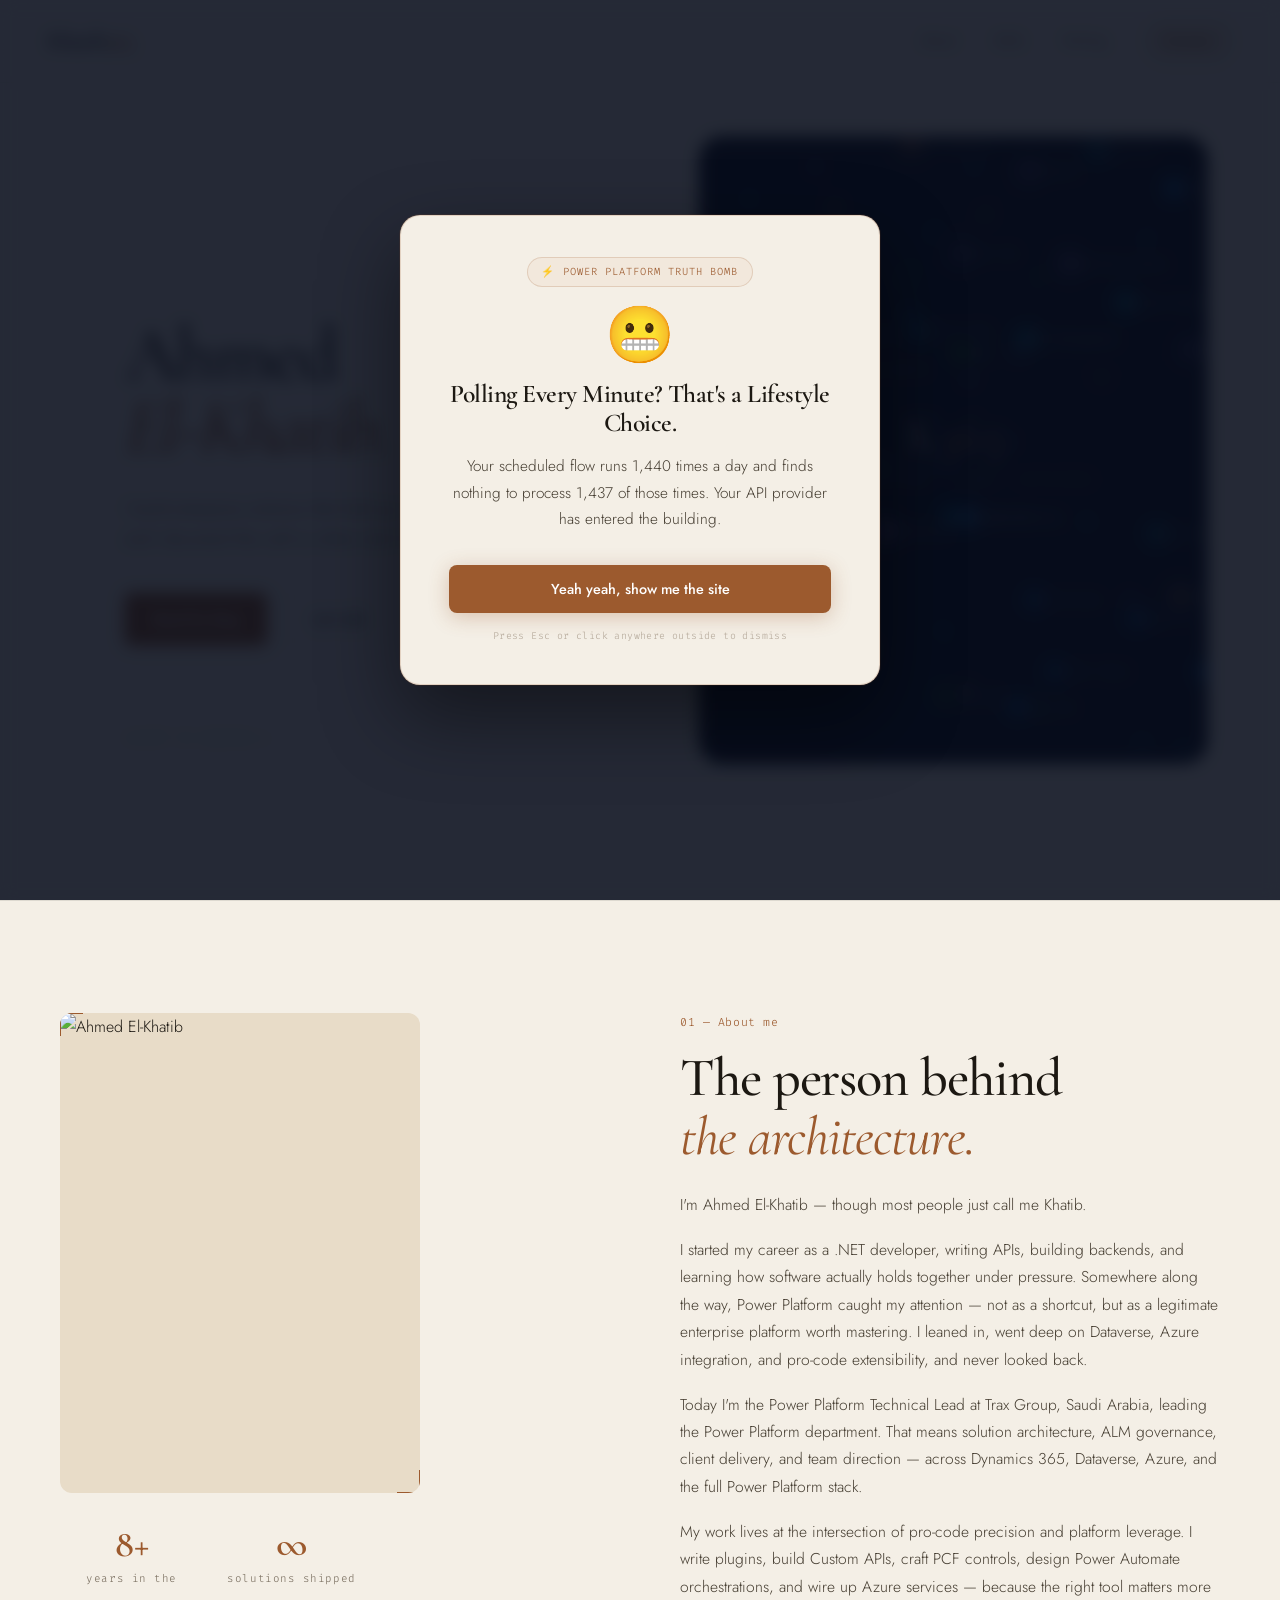
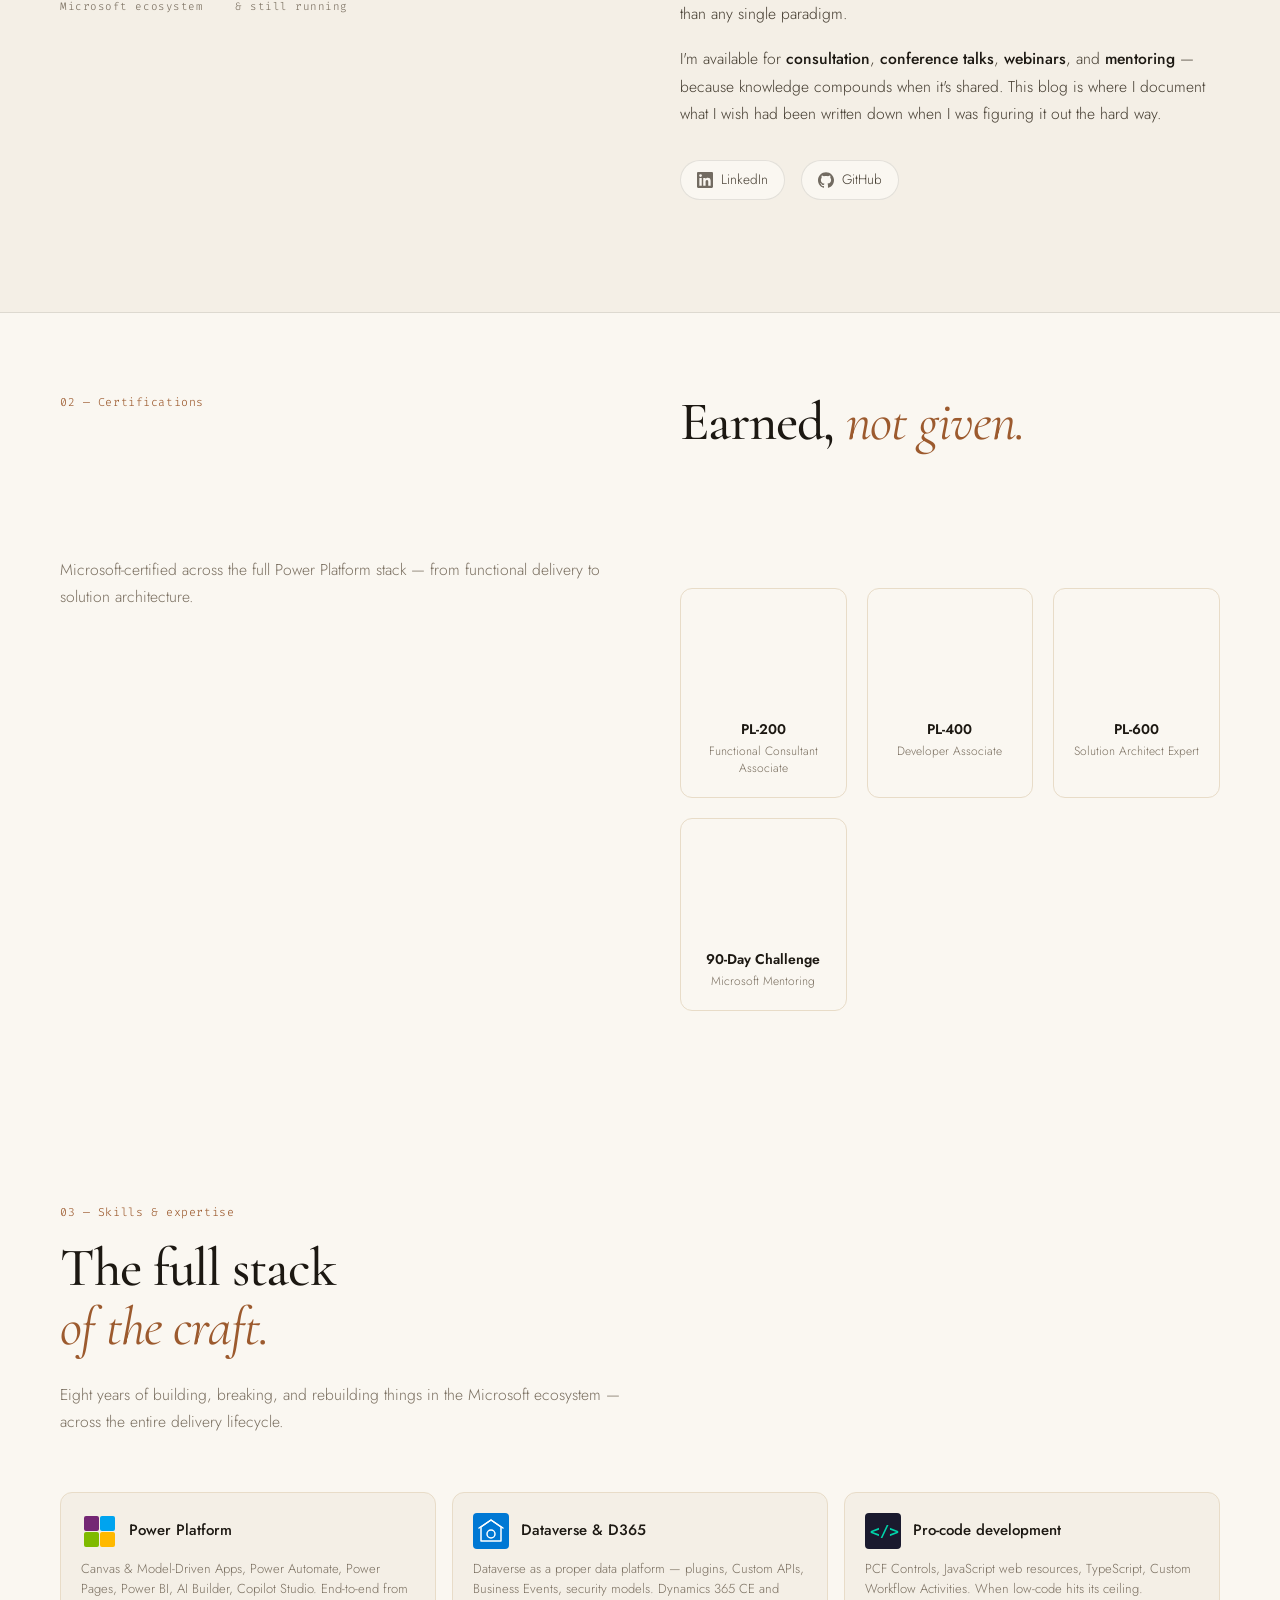
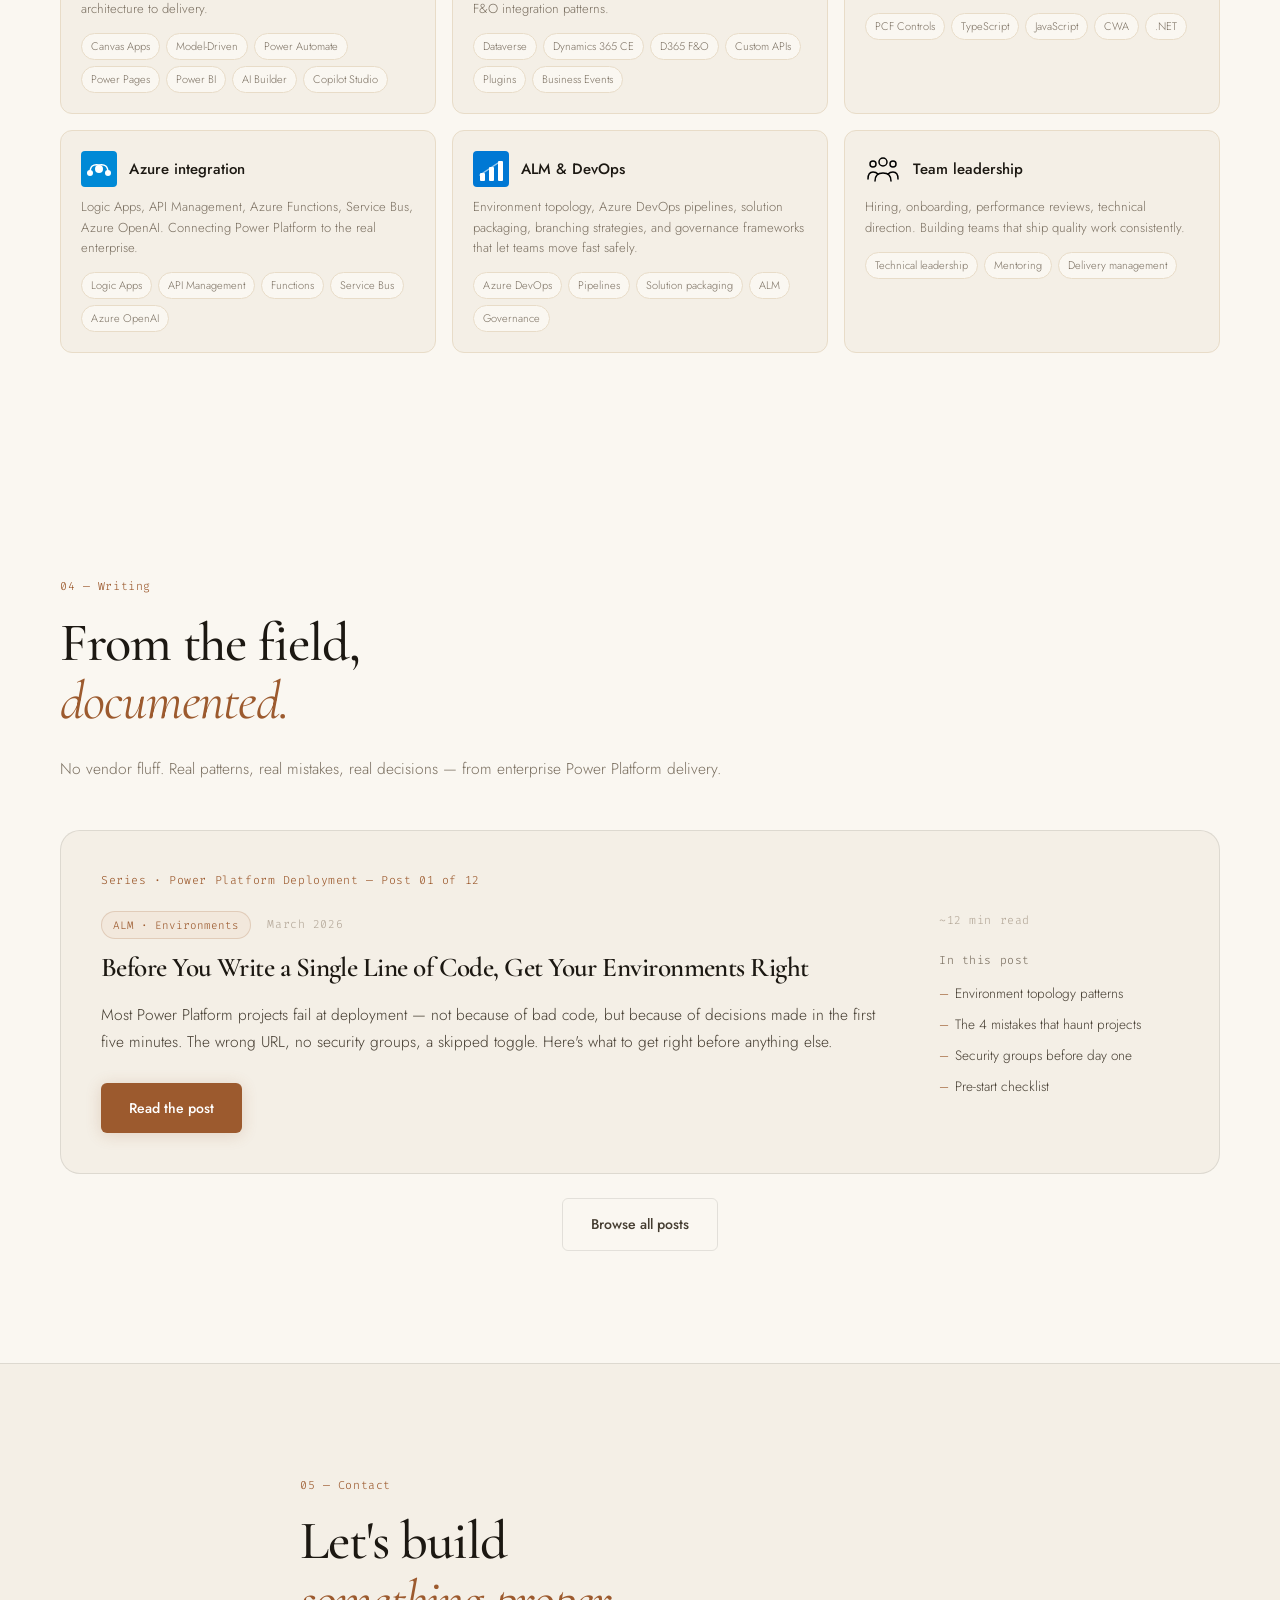
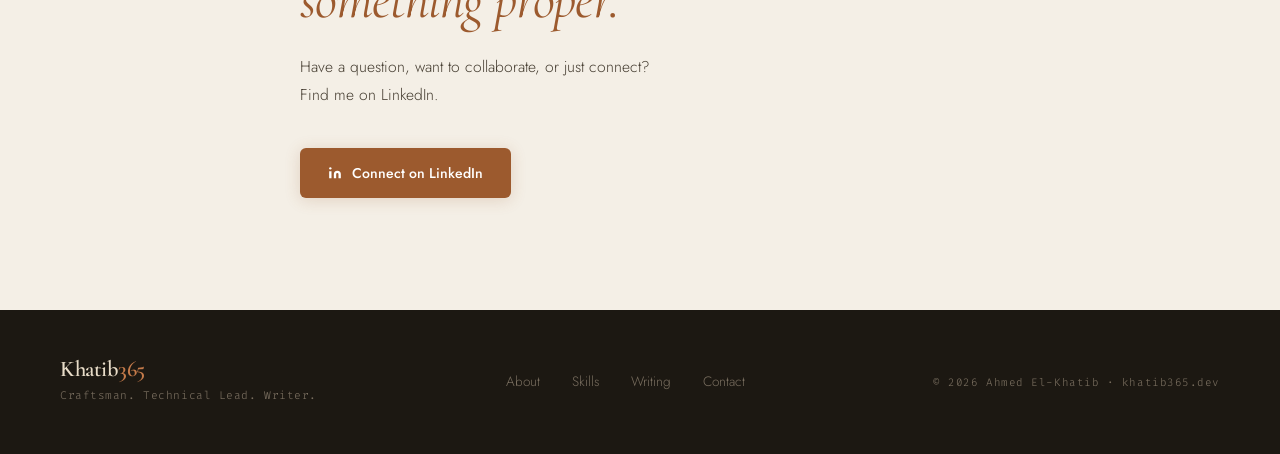
==== commit 3afbbe30: "Major site update: certs section, redesigned skills, bio rewrite, animated blog diagrams index.html:" ====
--- a/index.html
+++ b/index.html
@@ -10,6 +10,16 @@
   <link href="https://fonts.googleapis.com/css2?family=Cormorant+Garamond:ital,wght@0,400;0,500;0,600;1,400;1,600&family=Jost:wght@300;400;500&family=Fira+Code:wght@400;500&display=swap" rel="stylesheet" />
   <link rel="stylesheet" href="css/style.css" />
   <link rel="icon" type="image/svg+xml" href="assets/favicon.svg" />
+  <!-- Simple Icons font for skill card icons -->
+  <link rel="stylesheet" href="https://cdn.jsdelivr.net/npm/simple-icons-font@13/font/simple-icons.min.css" />
+  <!-- Open Graph / Social share thumbnail -->
+  <meta property="og:title" content="Khatib365 — Ahmed El-Khatib" />
+  <meta property="og:description" content="Power Platform Technical Lead, consultant, conference speaker, and Microsoft ecosystem specialist." />
+  <meta property="og:image" content="https://ahmedelkhatib7.github.io/assets/thumbnail.png" />
+  <meta property="og:url" content="https://ahmedelkhatib7.github.io" />
+  <meta property="og:type" content="website" />
+  <meta name="twitter:card" content="summary_large_image" />
+  <meta name="twitter:image" content="https://ahmedelkhatib7.github.io/assets/thumbnail.png" />
 </head>
 <body>
 
@@ -25,7 +35,7 @@
       <a href="#about"   class="nav-link">About</a>
       <a href="#skills"  class="nav-link">Skills</a>
       <a href="blog/index.html" class="nav-link">Writing</a>
-      <a href="#contact" class="nav-link nav-link--cta">Let's talk</a>
+      <a href="#contact" class="nav-link nav-link--cta">Connect</a>
     </div>
   </nav>
 
@@ -76,10 +86,6 @@
             <span class="qf-label code">years in the<br />Microsoft ecosystem</span>
           </div>
           <div class="quick-fact">
-            <span class="qf-num">50+</span>
-            <span class="qf-label code">developers<br />mentored &amp; led</span>
-          </div>
-          <div class="quick-fact">
             <span class="qf-num">∞</span>
             <span class="qf-label code">solutions shipped<br />&amp; still running</span>
           </div>
@@ -92,21 +98,31 @@
 
         <div class="about-body">
           <p>
-            I'm Khatib — Technical Lead for Power Platform and CRM at Trax Group, Saudi Arabia.
-            I run both departments, overseeing solution architecture, ALM governance, team delivery,
-            and client work across Dynamics 365, Dataverse, Azure, and the full Power Platform stack.
-          </p>
-          <p>
-            My work lives at the intersection of pro-code precision and platform leverage.
-            I write plugins, build Custom APIs, craft PCF controls, design Power Automate
-            orchestrations, and integrate Azure services — because the right tool for the job
-            matters more than any single paradigm.
+            I'm Ahmed El-Khatib — though most people just call me Khatib.
+          </p>
+          <p>
+            I started my career as a .NET developer, writing APIs, building backends, and
+            learning how software actually holds together under pressure. Somewhere along the way,
+            Power Platform caught my attention — not as a shortcut, but as a legitimate enterprise
+            platform worth mastering. I leaned in, went deep on Dataverse, Azure integration, and
+            pro-code extensibility, and never looked back.
+          </p>
+          <p>
+            Today I'm the Power Platform Technical Lead at Trax Group, Saudi Arabia, leading the
+            Power Platform department. That means solution architecture, ALM governance, client
+            delivery, and team direction — across Dynamics 365, Dataverse, Azure, and the full
+            Power Platform stack.
+          </p>
+          <p>
+            My work lives at the intersection of pro-code precision and platform leverage. I write
+            plugins, build Custom APIs, craft PCF controls, design Power Automate orchestrations,
+            and wire up Azure services — because the right tool matters more than any single paradigm.
           </p>
           <p>
             I'm available for <strong>consultation</strong>, <strong>conference talks</strong>,
             <strong>webinars</strong>, and <strong>mentoring</strong> — because knowledge compounds
             when it's shared. This blog is where I document what I wish had been written down
-            when I was learning it the hard way.
+            when I was figuring it out the hard way.
           </p>
         </div>
 
@@ -123,13 +139,47 @@
               <svg viewBox="0 0 24 24" width="16" height="16" fill="currentColor"><path d="M12 .297c-6.63 0-12 5.373-12 12 0 5.303 3.438 9.8 8.205 11.385.6.113.82-.258.82-.577 0-.285-.01-1.04-.015-2.04-3.338.724-4.042-1.61-4.042-1.61C4.422 18.07 3.633 17.7 3.633 17.7c-1.087-.744.084-.729.084-.729 1.205.084 1.838 1.236 1.838 1.236 1.07 1.835 2.809 1.305 3.495.998.108-.776.417-1.305.76-1.605-2.665-.3-5.466-1.332-5.466-5.93 0-1.31.465-2.38 1.235-3.22-.135-.303-.54-1.523.105-3.176 0 0 1.005-.322 3.3 1.23.96-.267 1.98-.399 3-.405 1.02.006 2.04.138 3 .405 2.28-1.552 3.285-1.23 3.285-1.23.645 1.653.24 2.873.12 3.176.765.84 1.23 1.91 1.23 3.22 0 4.61-2.805 5.625-5.475 5.92.42.36.81 1.096.81 2.22 0 1.606-.015 2.896-.015 3.286 0 .315.21.69.825.57C20.565 22.092 24 17.592 24 12.297c0-6.627-5.373-12-12-12"/></svg>
             </span>GitHub
           </a>
-          <a href="mailto:ahmedelkhatib30@gmail.com" class="about-link">
-            <span class="about-link-icon">
-              <!-- Email envelope -->
-              <svg viewBox="0 0 24 24" width="16" height="16" fill="none" stroke="currentColor" stroke-width="1.8" stroke-linecap="round" stroke-linejoin="round"><rect x="2" y="4" width="20" height="16" rx="2"/><path d="m22 7-8.97 5.7a1.94 1.94 0 0 1-2.06 0L2 7"/></svg>
-            </span>Email me
-          </a>
-        </div>
+        </div>
+      </div>
+    </div>
+  </section>
+
+  <!-- ═══ CERTIFICATIONS ═══ -->
+  <section class="certifications" id="certifications">
+    <div class="section-container">
+      <div class="section-label code">02 — Certifications</div>
+      <h2 class="section-title">Earned, <em>not given.</em></h2>
+      <p class="skills-intro">
+        Microsoft-certified across the full Power Platform stack — from functional
+        delivery to solution architecture.
+      </p>
+
+      <div class="cert-grid">
+
+        <a class="cert-card" href="https://www.credly.com/badges/REPLACE-WITH-PL200-ID" target="_blank" rel="noopener">
+          <img src="assets/badges/pl-200.png" alt="PL-200 Microsoft Power Platform Functional Consultant Associate badge" />
+          <div class="cert-name">PL-200</div>
+          <div class="cert-full">Functional Consultant Associate</div>
+        </a>
+
+        <a class="cert-card" href="https://www.credly.com/badges/REPLACE-WITH-PL400-ID" target="_blank" rel="noopener">
+          <img src="assets/badges/pl-400.png" alt="PL-400 Microsoft Power Platform Developer Associate badge" />
+          <div class="cert-name">PL-400</div>
+          <div class="cert-full">Developer Associate</div>
+        </a>
+
+        <a class="cert-card" href="https://www.credly.com/badges/REPLACE-WITH-PL600-ID" target="_blank" rel="noopener">
+          <img src="assets/badges/pl-600.png" alt="PL-600 Microsoft Power Platform Solution Architect Expert badge" />
+          <div class="cert-name">PL-600</div>
+          <div class="cert-full">Solution Architect Expert</div>
+        </a>
+
+        <a class="cert-card" href="https://www.credly.com/badges/REPLACE-WITH-90DAY-ID" target="_blank" rel="noopener">
+          <img src="assets/badges/ms-90day-mentoring.png" alt="Microsoft 90-Day Mentoring Challenge badge" />
+          <div class="cert-name">90-Day Challenge</div>
+          <div class="cert-full">Microsoft Mentoring</div>
+        </a>
+
       </div>
     </div>
   </section>
@@ -138,7 +188,7 @@
   <section class="skills" id="skills">
     <div class="section-container section-container--full">
       <div class="skills-header">
-        <p class="section-eyebrow code">02 — Skills &amp; expertise</p>
+        <p class="section-eyebrow code">03 — Skills &amp; expertise</p>
         <h2 class="section-title">The full stack<br /><em>of the craft.</em></h2>
         <p class="skills-intro">
           Eight years of building, breaking, and rebuilding things in the Microsoft ecosystem
@@ -146,104 +196,78 @@
         </p>
       </div>
 
-      <div class="skills-grid">
-
-        <div class="skill-card skill-card--large skill-card--pp">
-          <div class="skill-card-icon">
-            <!-- Power Platform: 4-block grid representing the app suite -->
-            <svg class="skill-svg-icon" viewBox="0 0 24 24" fill="currentColor" stroke="none">
-              <rect x="3" y="3" width="7.5" height="7.5" rx="1.5"/>
-              <rect x="13.5" y="3" width="7.5" height="7.5" rx="1.5" opacity="0.65"/>
-              <rect x="3" y="13.5" width="7.5" height="7.5" rx="1.5" opacity="0.65"/>
-              <rect x="13.5" y="13.5" width="7.5" height="7.5" rx="1.5" opacity="0.35"/>
-            </svg>
-          </div>
-          <h3 class="skill-card-title">Power Platform</h3>
-          <p class="skill-card-body">Canvas &amp; Model-Driven Apps, Power Automate, Power Pages, Power BI, AI Builder, Copilot Studio. End-to-end from architecture to delivery.</p>
-          <ul class="skill-tags">
-            <li>Canvas Apps</li><li>Model-Driven</li><li>Power Automate</li>
-            <li>Power Pages</li><li>AI Builder</li><li>Copilot Studio</li>
-          </ul>
-        </div>
-
-        <div class="skill-card skill-card--large skill-card--dv">
-          <div class="skill-card-icon">
-            <!-- Dataverse: stacked rings / layered data -->
-            <svg class="skill-svg-icon" viewBox="0 0 24 24" fill="none" stroke="currentColor" stroke-width="1.5" stroke-linecap="round">
-              <ellipse cx="12" cy="5.5" rx="9" ry="3"/>
-              <path d="M3 5.5v4c0 1.66 4 3 9 3s9-1.34 9-3v-4"/>
-              <path d="M3 9.5v4c0 1.66 4 3 9 3s9-1.34 9-3v-4"/>
-              <path d="M3 13.5v4c0 1.66 4 3 9 3s9-1.34 9-3v-4"/>
-            </svg>
-          </div>
-          <h3 class="skill-card-title">Dataverse &amp; D365</h3>
-          <p class="skill-card-body">Dataverse as a proper data platform — plugins, Custom APIs, Business Events, security models. Dynamics 365 CE/CRM and F&amp;O integration patterns.</p>
-          <ul class="skill-tags">
-            <li>Dataverse</li><li>Dynamics 365 CE</li><li>D365 F&amp;O</li>
-            <li>Custom APIs</li><li>Plugins</li><li>Business Events</li>
-          </ul>
-        </div>
-
-        <div class="skill-card skill-card--code">
-          <div class="skill-card-icon">
-            <svg class="skill-svg-icon" viewBox="0 0 24 24" fill="none" stroke="currentColor" stroke-width="1.5" stroke-linecap="round" stroke-linejoin="round">
-              <polyline points="16 18 22 12 16 6"/><polyline points="8 6 2 12 8 18"/>
-            </svg>
-          </div>
-          <h3 class="skill-card-title">Pro-Code Development</h3>
-          <p class="skill-card-body">PCF Controls, JavaScript web resources, TypeScript, Custom Workflow Activities. When low-code hits its ceiling.</p>
-          <ul class="skill-tags">
-            <li>PCF Controls</li><li>TypeScript</li><li>JavaScript</li><li>CWA</li>
-          </ul>
-        </div>
-
-        <div class="skill-card skill-card--az">
-          <div class="skill-card-icon">
-            <!-- Azure: triangular mountain silhouette (Azure logo form) -->
-            <svg class="skill-svg-icon" viewBox="0 0 24 24" fill="none" stroke="currentColor" stroke-width="1.5" stroke-linecap="round" stroke-linejoin="round">
-              <path d="M13.5 3 4.5 19H20L13.5 3z"/>
-              <path d="M10.5 3 4.5 13.5"/>
-              <path d="M6 19h14"/>
-            </svg>
-          </div>
-          <h3 class="skill-card-title">Azure Integration</h3>
-          <p class="skill-card-body">Logic Apps, API Management, Azure Functions, Service Bus, Azure OpenAI. Connecting Power Platform to the real enterprise.</p>
-          <ul class="skill-tags">
-            <li>Logic Apps</li><li>API Management</li><li>Functions</li><li>Azure OpenAI</li>
-          </ul>
-        </div>
-
-        <div class="skill-card skill-card--alm">
-          <div class="skill-card-icon">
-            <!-- ALM / DevOps: pipeline branch stages -->
-            <svg class="skill-svg-icon" viewBox="0 0 24 24" fill="none" stroke="currentColor" stroke-width="1.5" stroke-linecap="round" stroke-linejoin="round">
-              <circle cx="5" cy="12" r="2.5"/>
-              <circle cx="19" cy="5.5" r="2.5"/>
-              <circle cx="19" cy="18.5" r="2.5"/>
-              <path d="M7.5 12H11M13 5.5H11a3 3 0 0 0-3 3v1.5"/>
-              <path d="M13 18.5H11a3 3 0 0 1-3-3V14"/>
-            </svg>
-          </div>
-          <h3 class="skill-card-title">ALM &amp; DevOps</h3>
-          <p class="skill-card-body">Environment topology, Azure DevOps pipelines, solution packaging, branching strategies, and governance frameworks that let teams move fast safely.</p>
-          <ul class="skill-tags">
-            <li>Azure DevOps</li><li>Pipelines</li><li>ALM</li><li>Governance</li>
-          </ul>
-        </div>
-
-        <div class="skill-card skill-card--lead">
-          <div class="skill-card-icon">
-            <svg class="skill-svg-icon" viewBox="0 0 24 24" fill="none" stroke="currentColor" stroke-width="1.5" stroke-linecap="round" stroke-linejoin="round">
-              <path d="M17 21v-2a4 4 0 0 0-4-4H5a4 4 0 0 0-4 4v2"/>
-              <circle cx="9" cy="7" r="4"/>
-              <path d="M23 21v-2a4 4 0 0 0-3-3.87"/><path d="M16 3.13a4 4 0 0 1 0 7.75"/>
-            </svg>
-          </div>
-          <h3 class="skill-card-title">Team Leadership</h3>
-          <p class="skill-card-body">Hiring, onboarding, performance reviews, technical direction. Building teams that ship quality work consistently.</p>
-          <ul class="skill-tags">
-            <li>Technical Leadership</li><li>Mentoring</li><li>Delivery Management</li>
-          </ul>
+      <div class="skill-grid">
+
+        <div class="skill-card">
+          <div class="skill-header">
+            <img src="assets/icons/skill-power-platform.svg" alt="" class="skill-icon" aria-hidden="true" />
+            <h3>Power Platform</h3>
+          </div>
+          <p class="skill-desc">Canvas &amp; Model-Driven Apps, Power Automate, Power Pages, Power BI, AI Builder, Copilot Studio. End-to-end from architecture to delivery.</p>
+          <div class="skill-tags">
+            <span>Canvas Apps</span><span>Model-Driven</span><span>Power Automate</span>
+            <span>Power Pages</span><span>Power BI</span><span>AI Builder</span>
+            <span>Copilot Studio</span>
+          </div>
+        </div>
+
+        <div class="skill-card">
+          <div class="skill-header">
+            <img src="assets/icons/skill-dataverse-d365.svg" alt="" class="skill-icon" aria-hidden="true" />
+            <h3>Dataverse &amp; D365</h3>
+          </div>
+          <p class="skill-desc">Dataverse as a proper data platform — plugins, Custom APIs, Business Events, security models. Dynamics 365 CE and F&amp;O integration patterns.</p>
+          <div class="skill-tags">
+            <span>Dataverse</span><span>Dynamics 365 CE</span><span>D365 F&amp;O</span>
+            <span>Custom APIs</span><span>Plugins</span><span>Business Events</span>
+          </div>
+        </div>
+
+        <div class="skill-card">
+          <div class="skill-header">
+            <img src="assets/icons/skill-procode.svg" alt="" class="skill-icon" aria-hidden="true" />
+            <h3>Pro-code development</h3>
+          </div>
+          <p class="skill-desc">PCF Controls, JavaScript web resources, TypeScript, Custom Workflow Activities. When low-code hits its ceiling.</p>
+          <div class="skill-tags">
+            <span>PCF Controls</span><span>TypeScript</span><span>JavaScript</span>
+            <span>CWA</span><span>.NET</span>
+          </div>
+        </div>
+
+        <div class="skill-card">
+          <div class="skill-header">
+            <img src="assets/icons/skill-azure.svg" alt="" class="skill-icon" aria-hidden="true" />
+            <h3>Azure integration</h3>
+          </div>
+          <p class="skill-desc">Logic Apps, API Management, Azure Functions, Service Bus, Azure OpenAI. Connecting Power Platform to the real enterprise.</p>
+          <div class="skill-tags">
+            <span>Logic Apps</span><span>API Management</span><span>Functions</span>
+            <span>Service Bus</span><span>Azure OpenAI</span>
+          </div>
+        </div>
+
+        <div class="skill-card">
+          <div class="skill-header">
+            <img src="assets/icons/skill-alm-devops.svg" alt="" class="skill-icon" aria-hidden="true" />
+            <h3>ALM &amp; DevOps</h3>
+          </div>
+          <p class="skill-desc">Environment topology, Azure DevOps pipelines, solution packaging, branching strategies, and governance frameworks that let teams move fast safely.</p>
+          <div class="skill-tags">
+            <span>Azure DevOps</span><span>Pipelines</span><span>Solution packaging</span>
+            <span>ALM</span><span>Governance</span>
+          </div>
+        </div>
+
+        <div class="skill-card">
+          <div class="skill-header">
+            <img src="assets/icons/skill-leadership.svg" alt="" class="skill-icon" aria-hidden="true" />
+            <h3>Team leadership</h3>
+          </div>
+          <p class="skill-desc">Hiring, onboarding, performance reviews, technical direction. Building teams that ship quality work consistently.</p>
+          <div class="skill-tags">
+            <span>Technical leadership</span><span>Mentoring</span><span>Delivery management</span>
+          </div>
         </div>
 
       </div>
@@ -254,7 +278,7 @@
   <section class="blog" id="blog">
     <div class="section-container section-container--full">
       <div class="blog-header">
-        <p class="section-eyebrow code">03 — Writing</p>
+        <p class="section-eyebrow code">04 — Writing</p>
         <h2 class="section-title">From the field,<br /><em>documented.</em></h2>
         <p class="blog-intro">
           No vendor fluff. Real patterns, real mistakes, real decisions — from enterprise Power Platform delivery.
@@ -306,19 +330,15 @@
   <section class="contact" id="contact">
     <div class="contact-container">
       <div class="contact-header">
-        <p class="section-eyebrow code">04 — Contact</p>
+        <p class="section-eyebrow code">05 — Contact</p>
         <h2 class="section-title">Let's build<br /><em>something proper.</em></h2>
         <p class="contact-body">
-          Have a question, want to collaborate, or just connect?
-          Reach out via email or LinkedIn — I reply to everyone.
+          Have a question, want to collaborate, or just connect? Find me on LinkedIn.
         </p>
         <div class="contact-ctas">
           <a href="https://linkedin.com/in/ahmed-el-khatib" class="btn btn-primary contact-btn" target="_blank" rel="noopener noreferrer">
             <svg viewBox="0 0 24 24" fill="currentColor" width="14" height="14"><path d="M16 8a6 6 0 0 1 6 6v7h-4v-7a2 2 0 0 0-4 0v7h-4v-7a6 6 0 0 1 6-6z"/><rect x="2" y="9" width="4" height="12"/><circle cx="4" cy="4" r="2"/></svg>
             Connect on LinkedIn
-          </a>
-          <a href="mailto:ahmedelkhatib30@gmail.com" class="btn btn-secondary contact-btn">
-            <span class="contact-btn-icon code">@</span> Send an email
           </a>
         </div>
       </div>
--- a/css/style.css
+++ b/css/style.css
@@ -391,6 +391,7 @@
 
 .skill-card-icon { margin-bottom: 1.1rem; line-height: 1; }
 .skill-svg-icon  { width: 28px; height: 28px; color: var(--cc); display: block; }
+i.skill-svg-icon { width: auto; height: auto; font-size: 28px; line-height: 1; }
 
 .skill-card-title {
   font-family: var(--serif); font-size: 1.25rem; font-weight: 600;
@@ -932,9 +933,137 @@
   .nav-link { font-size: 1.2rem; }
   .nav-toggle { display: flex; }
   .skills-grid { grid-template-columns: 1fr; }
+  .skill-grid  { grid-template-columns: 1fr; }
+  .cert-grid   { grid-template-columns: repeat(2, 1fr); }
   .blog-grid   { grid-template-columns: 1fr; }
   .contact-open-grid { grid-template-columns: 1fr; }
   .footer-inner { flex-direction: column; text-align: center; }
   .footer-links { justify-content: center; }
   .sardonic-card { padding: 2rem 1.5rem; }
 }
+
+/* ═══════════════════ CERTIFICATIONS ═══════════════════ */
+.certifications { padding: 5rem 3rem; }
+
+.section-label {
+  font-family: var(--mono);
+  font-size: 0.72rem;
+  letter-spacing: 0.05em;
+  color: var(--copper);
+  margin-bottom: 0.75rem;
+}
+
+.cert-grid {
+  display: grid;
+  grid-template-columns: repeat(auto-fit, minmax(140px, 1fr));
+  gap: 20px;
+  margin-top: 2rem;
+}
+
+.cert-card {
+  display: flex;
+  flex-direction: column;
+  align-items: center;
+  text-align: center;
+  padding: 20px 12px;
+  border: 0.5px solid var(--sand);
+  border-radius: 12px;
+  text-decoration: none;
+  transition: border-color 0.2s, transform 0.2s;
+  background: transparent;
+}
+
+.cert-card:hover {
+  border-color: var(--copper-light);
+  transform: translateY(-2px);
+}
+
+.cert-card img {
+  width: 96px;
+  height: 96px;
+  object-fit: contain;
+  margin-bottom: 12px;
+}
+
+.cert-name {
+  font-size: 14px;
+  font-weight: 600;
+  color: var(--ink);
+  margin-bottom: 2px;
+}
+
+.cert-full {
+  font-size: 12px;
+  color: var(--ink-mid);
+  line-height: 1.4;
+}
+
+/* ═══════════════════ SKILL GRID (new) ═══════════════════ */
+.skill-grid {
+  display: grid;
+  grid-template-columns: repeat(auto-fit, minmax(280px, 1fr));
+  gap: 16px;
+  margin-top: 2rem;
+}
+
+.skill-grid .skill-card {
+  background: var(--parchment);
+  border: 0.5px solid var(--sand);
+  border-radius: 12px;
+  padding: 20px;
+  transition: border-color 0.2s;
+}
+
+.skill-grid .skill-card:hover {
+  border-color: var(--copper-light);
+}
+
+.skill-header {
+  display: flex;
+  align-items: center;
+  gap: 12px;
+  margin-bottom: 10px;
+}
+
+.skill-icon {
+  width: 36px;
+  height: 36px;
+  flex-shrink: 0;
+}
+
+.skill-grid .skill-card h3 {
+  font-family: var(--sans);
+  font-size: 15px;
+  font-weight: 500;
+  margin: 0;
+  color: var(--ink);
+  text-transform: none;
+  letter-spacing: normal;
+}
+
+.skill-desc {
+  font-size: 13px;
+  line-height: 1.55;
+  color: var(--ink-mid);
+  margin-bottom: 14px;
+}
+
+.skill-grid .skill-tags {
+  display: flex;
+  flex-wrap: wrap;
+  gap: 6px;
+  list-style: none;
+  padding: 0;
+  margin: 0;
+}
+
+.skill-grid .skill-tags span {
+  font-size: 11px;
+  padding: 3px 9px;
+  border-radius: 20px;
+  border: 0.5px solid var(--sand);
+  color: var(--ink-mid);
+  background: var(--canvas);
+}
+
+i.skill-svg-icon { width: auto; height: auto; font-size: 28px; line-height: 1; }
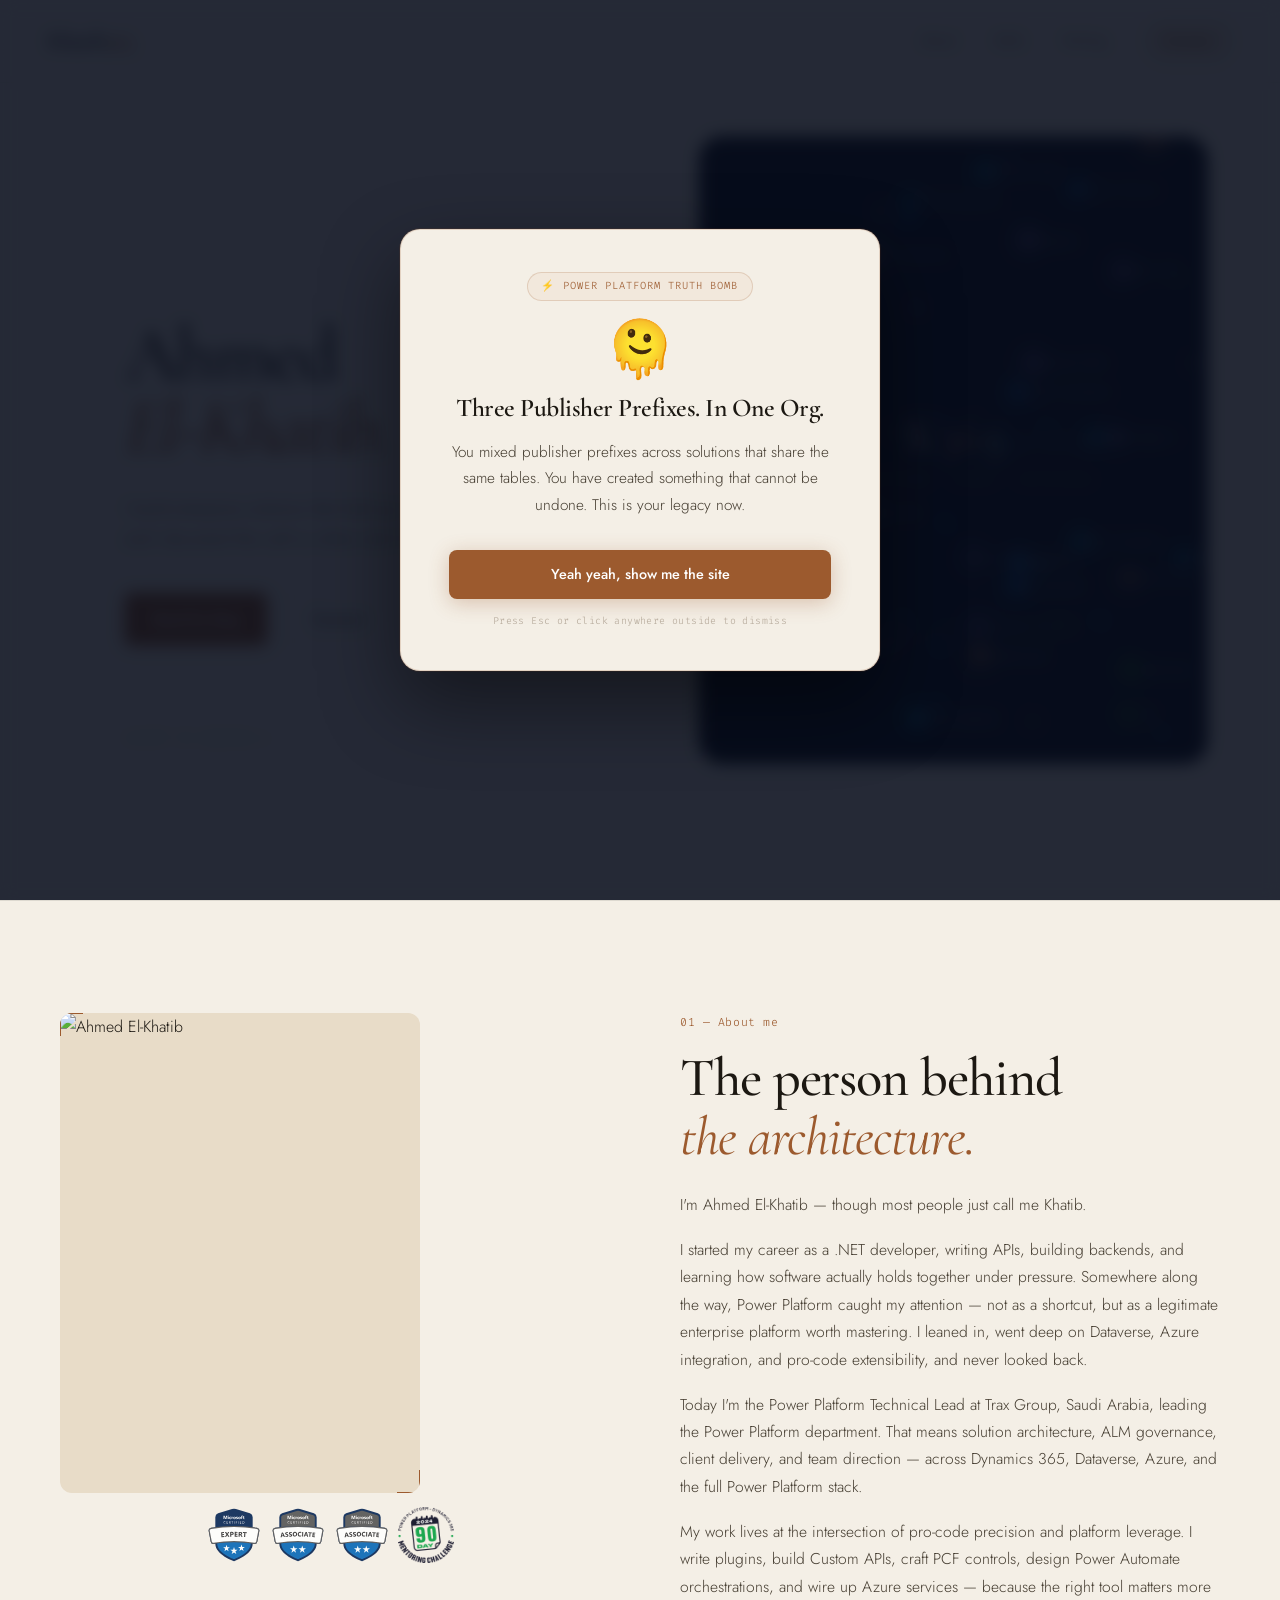
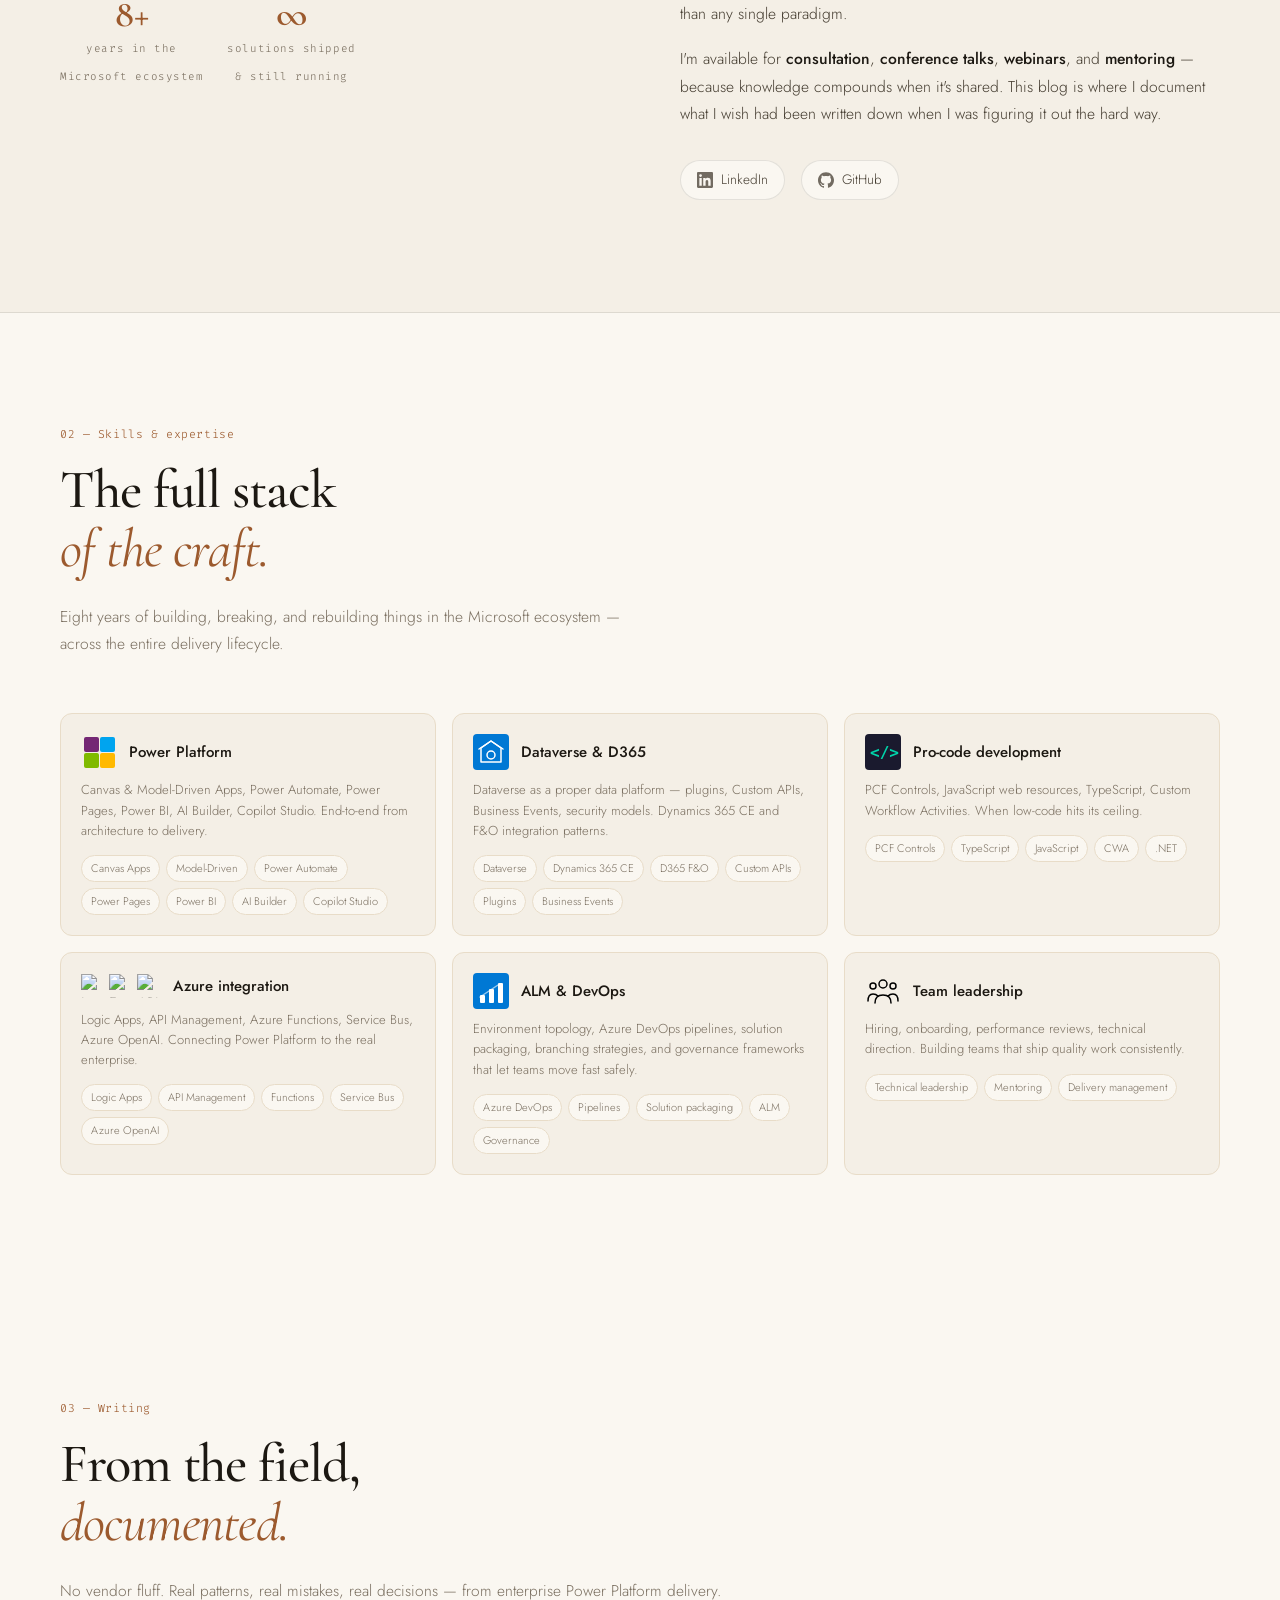
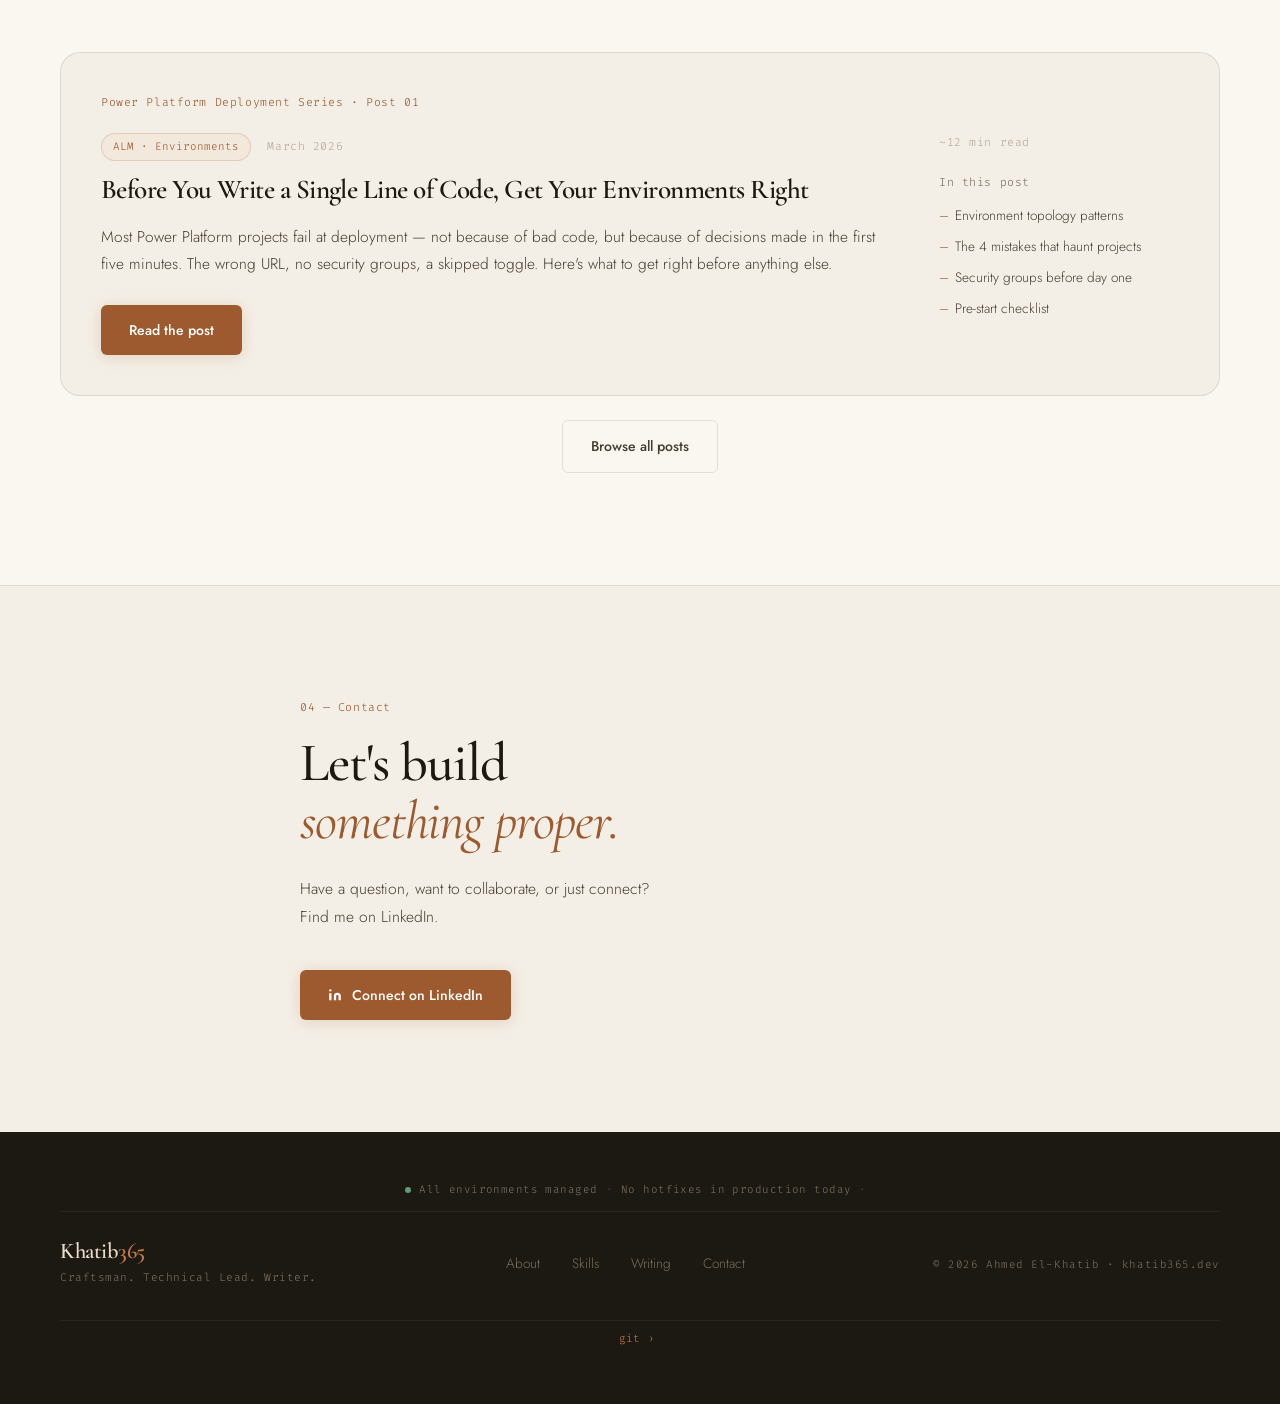
==== commit b3cdbe8f: "Cleanup pass: remove unused assets, fix icons, mobile CSS, HTML fixes Asset cleanup: - Delete 2 zip " ====
--- a/index.html
+++ b/index.html
@@ -15,17 +15,17 @@
   <!-- Open Graph / Social share thumbnail -->
   <meta property="og:title" content="Khatib365 — Ahmed El-Khatib" />
   <meta property="og:description" content="Power Platform Technical Lead, consultant, conference speaker, and Microsoft ecosystem specialist." />
-  <meta property="og:image" content="https://ahmedelkhatib7.github.io/assets/thumbnail.png" />
-  <meta property="og:url" content="https://ahmedelkhatib7.github.io" />
+  <meta property="og:image" content="https://khatib365.github.io/assets/thumbnail.png" />
+  <meta property="og:url" content="https://khatib365.github.io" />
   <meta property="og:type" content="website" />
   <meta name="twitter:card" content="summary_large_image" />
-  <meta name="twitter:image" content="https://ahmedelkhatib7.github.io/assets/thumbnail.png" />
+  <meta name="twitter:image" content="https://khatib365.github.io/assets/thumbnail.png" />
 </head>
 <body>
 
   <!-- ═══ NAV ═══ -->
   <nav class="nav" id="nav">
-    <a href="#hero" class="nav-brand">
+    <a href="#hero" class="nav-brand" id="navBrand">
       <span class="brand-khatib">Khatib</span><span class="brand-365">365</span>
     </a>
     <button class="nav-toggle" id="navToggle" aria-label="Toggle menu">
@@ -52,7 +52,7 @@
         </p>
         <div class="hero-ctas">
           <a href="blog/index.html" class="btn btn-primary">Read the blog</a>
-          <a href="#contact" class="btn btn-secondary">Let's talk</a>
+          <a href="#contact" class="btn btn-secondary">Connect</a>
         </div>
       </div>
       <div class="hero-scroll-hint code">scroll to explore ↓</div>
@@ -79,6 +79,36 @@
           <img src="assets/photo.jpg" alt="Ahmed El-Khatib" />
           <div class="photo-frame-corner photo-frame-corner--tl"></div>
           <div class="photo-frame-corner photo-frame-corner--br"></div>
+        </div>
+        <div class="about-certs">
+          <a href="https://learn.microsoft.com/api/credentials/share/en-us/AhmedAlKhatib-3677/14F3E9DA8D3C48BB?sharingId=2257967D874B4C02"
+             target="_blank" rel="noopener"
+             title="PL-600 · Power Platform Solution Architect Expert"
+             class="cert-badge-link">
+            <img src="assets/badges/pl-600.svg"
+                 alt="PL-600 Solution Architect Expert" class="cert-badge-sm"/>
+          </a>
+          <a href="https://learn.microsoft.com/api/credentials/share/en-us/AhmedAlKhatib-3677/D34D599CFDBF6377?sharingId=2257967D874B4C02"
+             target="_blank" rel="noopener"
+             title="PL-400 · Power Platform Developer Associate"
+             class="cert-badge-link">
+            <img src="assets/badges/pl-400.svg"
+                 alt="PL-400 Developer Associate" class="cert-badge-sm"/>
+          </a>
+          <a href="https://learn.microsoft.com/api/credentials/share/en-us/AhmedAlKhatib-3677/E5BAD49520B77A10?sharingId=2257967D874B4C02"
+             target="_blank" rel="noopener"
+             title="PL-200 · Power Platform Functional Consultant Associate"
+             class="cert-badge-link">
+            <img src="assets/badges/pl-200.svg"
+                 alt="PL-200 Functional Consultant Associate" class="cert-badge-sm"/>
+          </a>
+          <a href="https://images.credly.com/images/bc024918-d75f-4965-ba36-97876f0953e9/blob"
+             target="_blank" rel="noopener"
+             title="Microsoft 90-Day Mentoring Challenge"
+             class="cert-badge-link">
+            <img src="assets/badges/ms-90day-mentoring.png"
+                 alt="Microsoft 90-Day Mentoring Challenge" class="cert-badge-sm"/>
+          </a>
         </div>
         <div class="about-quick-facts">
           <div class="quick-fact">
@@ -133,7 +163,7 @@
               <svg viewBox="0 0 24 24" width="16" height="16" fill="currentColor"><path d="M20.447 20.452h-3.554v-5.569c0-1.328-.027-3.037-1.852-3.037-1.853 0-2.136 1.445-2.136 2.939v5.667H9.351V9h3.414v1.561h.046c.477-.9 1.637-1.85 3.37-1.85 3.601 0 4.267 2.37 4.267 5.455v6.286zM5.337 7.433a2.062 2.062 0 0 1-2.063-2.065 2.064 2.064 0 1 1 2.063 2.065zm1.782 13.019H3.555V9h3.564v11.452zM22.225 0H1.771C.792 0 0 .774 0 1.729v20.542C0 23.227.792 24 1.771 24h20.451C23.2 24 24 23.227 24 22.271V1.729C24 .774 23.2 0 22.222 0h.003z"/></svg>
             </span>LinkedIn
           </a>
-          <a href="https://github.com/ahmedelkhatib7" class="about-link" target="_blank" rel="noopener noreferrer">
+          <a href="https://github.com/khatib365" class="about-link" target="_blank" rel="noopener noreferrer">
             <span class="about-link-icon">
               <!-- GitHub mark -->
               <svg viewBox="0 0 24 24" width="16" height="16" fill="currentColor"><path d="M12 .297c-6.63 0-12 5.373-12 12 0 5.303 3.438 9.8 8.205 11.385.6.113.82-.258.82-.577 0-.285-.01-1.04-.015-2.04-3.338.724-4.042-1.61-4.042-1.61C4.422 18.07 3.633 17.7 3.633 17.7c-1.087-.744.084-.729.084-.729 1.205.084 1.838 1.236 1.838 1.236 1.07 1.835 2.809 1.305 3.495.998.108-.776.417-1.305.76-1.605-2.665-.3-5.466-1.332-5.466-5.93 0-1.31.465-2.38 1.235-3.22-.135-.303-.54-1.523.105-3.176 0 0 1.005-.322 3.3 1.23.96-.267 1.98-.399 3-.405 1.02.006 2.04.138 3 .405 2.28-1.552 3.285-1.23 3.285-1.23.645 1.653.24 2.873.12 3.176.765.84 1.23 1.91 1.23 3.22 0 4.61-2.805 5.625-5.475 5.92.42.36.81 1.096.81 2.22 0 1.606-.015 2.896-.015 3.286 0 .315.21.69.825.57C20.565 22.092 24 17.592 24 12.297c0-6.627-5.373-12-12-12"/></svg>
@@ -144,51 +174,11 @@
     </div>
   </section>
 
-  <!-- ═══ CERTIFICATIONS ═══ -->
-  <section class="certifications" id="certifications">
-    <div class="section-container">
-      <div class="section-label code">02 — Certifications</div>
-      <h2 class="section-title">Earned, <em>not given.</em></h2>
-      <p class="skills-intro">
-        Microsoft-certified across the full Power Platform stack — from functional
-        delivery to solution architecture.
-      </p>
-
-      <div class="cert-grid">
-
-        <a class="cert-card" href="https://www.credly.com/badges/REPLACE-WITH-PL200-ID" target="_blank" rel="noopener">
-          <img src="assets/badges/pl-200.png" alt="PL-200 Microsoft Power Platform Functional Consultant Associate badge" />
-          <div class="cert-name">PL-200</div>
-          <div class="cert-full">Functional Consultant Associate</div>
-        </a>
-
-        <a class="cert-card" href="https://www.credly.com/badges/REPLACE-WITH-PL400-ID" target="_blank" rel="noopener">
-          <img src="assets/badges/pl-400.png" alt="PL-400 Microsoft Power Platform Developer Associate badge" />
-          <div class="cert-name">PL-400</div>
-          <div class="cert-full">Developer Associate</div>
-        </a>
-
-        <a class="cert-card" href="https://www.credly.com/badges/REPLACE-WITH-PL600-ID" target="_blank" rel="noopener">
-          <img src="assets/badges/pl-600.png" alt="PL-600 Microsoft Power Platform Solution Architect Expert badge" />
-          <div class="cert-name">PL-600</div>
-          <div class="cert-full">Solution Architect Expert</div>
-        </a>
-
-        <a class="cert-card" href="https://www.credly.com/badges/REPLACE-WITH-90DAY-ID" target="_blank" rel="noopener">
-          <img src="assets/badges/ms-90day-mentoring.png" alt="Microsoft 90-Day Mentoring Challenge badge" />
-          <div class="cert-name">90-Day Challenge</div>
-          <div class="cert-full">Microsoft Mentoring</div>
-        </a>
-
-      </div>
-    </div>
-  </section>
-
   <!-- ═══ SKILLS ═══ -->
   <section class="skills" id="skills">
     <div class="section-container section-container--full">
       <div class="skills-header">
-        <p class="section-eyebrow code">03 — Skills &amp; expertise</p>
+        <p class="section-eyebrow code">02 — Skills &amp; expertise</p>
         <h2 class="section-title">The full stack<br /><em>of the craft.</em></h2>
         <p class="skills-intro">
           Eight years of building, breaking, and rebuilding things in the Microsoft ecosystem
@@ -237,7 +227,11 @@
 
         <div class="skill-card">
           <div class="skill-header">
-            <img src="assets/icons/skill-azure.svg" alt="" class="skill-icon" aria-hidden="true" />
+            <div class="skill-icon-cluster">
+              <img src="assets/icons/skill-azure-logicapps.svg" alt="Logic Apps"/>
+              <img src="assets/icons/skill-azure-functions.svg" alt="Functions"/>
+              <img src="assets/icons/skill-azure-apim.svg" alt="API Management"/>
+            </div>
             <h3>Azure integration</h3>
           </div>
           <p class="skill-desc">Logic Apps, API Management, Azure Functions, Service Bus, Azure OpenAI. Connecting Power Platform to the real enterprise.</p>
@@ -278,7 +272,7 @@
   <section class="blog" id="blog">
     <div class="section-container section-container--full">
       <div class="blog-header">
-        <p class="section-eyebrow code">04 — Writing</p>
+        <p class="section-eyebrow code">03 — Writing</p>
         <h2 class="section-title">From the field,<br /><em>documented.</em></h2>
         <p class="blog-intro">
           No vendor fluff. Real patterns, real mistakes, real decisions — from enterprise Power Platform delivery.
@@ -286,7 +280,7 @@
       </div>
 
       <article class="blog-featured">
-        <div class="blog-featured-label code">Series · Power Platform Deployment — Post 01 of 12</div>
+        <div class="blog-featured-label code">Power Platform Deployment Series · Post 01</div>
         <div class="blog-featured-inner">
           <div class="blog-featured-content">
             <div class="blog-post-meta">
@@ -330,7 +324,7 @@
   <section class="contact" id="contact">
     <div class="contact-container">
       <div class="contact-header">
-        <p class="section-eyebrow code">05 — Contact</p>
+        <p class="section-eyebrow code">04 — Contact</p>
         <h2 class="section-title">Let's build<br /><em>something proper.</em></h2>
         <p class="contact-body">
           Have a question, want to collaborate, or just connect? Find me on LinkedIn.
@@ -349,6 +343,14 @@
   <!-- ═══ FOOTER ═══ -->
   <footer class="footer">
     <div class="footer-inner">
+      <div class="footer-status">
+        <span class="status-dot"></span>
+        <span class="status-text">All environments managed</span>
+        <span class="status-sep">·</span>
+        <span class="status-text">No hotfixes in production today</span>
+        <span class="status-sep">·</span>
+        <span class="status-text" id="status-uptime"></span>
+      </div>
       <div class="footer-brand">
         <a href="#hero" class="nav-brand">
           <span class="brand-khatib">Khatib</span><span class="brand-365">365</span>
@@ -362,8 +364,31 @@
         <a href="#contact">Contact</a>
       </div>
       <div class="footer-copy code">© 2026 Ahmed El-Khatib · khatib365.dev</div>
+      <div class="footer-commit">
+        <span class="footer-commit-prefix">git ›</span>
+        <span class="footer-commit-msg" id="footer-commit-msg"></span>
+      </div>
     </div>
   </footer>
+
+  <!-- ═══ HEALTH CHECK MODAL ═══ -->
+  <div id="health-modal" class="modal-overlay" style="display:none">
+    <div class="modal-box health-modal-box">
+      <div class="health-header">
+        <span class="health-icon">⚡</span>
+        <span class="health-title">Khatib365 Environment Scan</span>
+        <span class="health-scanning" id="health-status">Scanning your tenant...</span>
+      </div>
+      <ul class="health-findings" id="health-findings"></ul>
+      <div class="health-footer" id="health-footer" style="display:none">
+        <p class="health-result">Scan complete. <strong>7 issues found.</strong><br>
+        You already knew about most of them.</p>
+        <button class="health-dismiss" onclick="closeHealthModal()">
+          I'll fix them later &nbsp;→
+        </button>
+      </div>
+    </div>
+  </div>
 
   <!-- ═══ SARCASTIC MODAL ═══ -->
   <div class="sardonic-modal" id="sardonicModal" role="dialog" aria-modal="true" aria-labelledby="sardonicTitle">
--- a/css/style.css
+++ b/css/style.css
@@ -904,6 +904,72 @@
 .sardonic-btn:hover { background: #875024; transform: translateY(-2px); box-shadow: 0 8px 28px rgba(156,90,46,0.4); }
 .sardonic-hint { font-family: var(--mono); font-size: 0.62rem; color: var(--ink-light); letter-spacing: 0.04em; }
 
+/* ═══════════════════ HEALTH MODAL ═══════════════════ */
+.modal-overlay {
+  position: fixed; inset: 0; z-index: 800;
+  display: flex; align-items: center; justify-content: center;
+  background: rgba(7,13,28,0.88);
+  backdrop-filter: blur(8px);
+}
+.modal-box {
+  position: relative; z-index: 1;
+  background: var(--parchment);
+  border-radius: 16px;
+  padding: 2.5rem 3rem;
+  width: calc(100% - 40px);
+  box-shadow: 0 32px 80px rgba(0,0,0,0.45), 0 0 0 1px rgba(156,90,46,0.15);
+}
+.health-modal-box { max-width: 460px; text-align: left; }
+.health-header {
+  display: flex; align-items: center; gap: 10px;
+  margin-bottom: 1.25rem; padding-bottom: 1rem;
+  border-bottom: 0.5px solid var(--rule);
+}
+.health-icon { font-size: 1.1rem; }
+.health-title { font-weight: 500; font-size: 0.95rem; color: var(--ink); flex: 1; font-family: var(--sans); }
+.health-scanning { font-size: 0.72rem; color: var(--ink-mid); font-style: italic; font-family: var(--mono); }
+.health-findings { list-style: none; display: flex; flex-direction: column; gap: 8px; min-height: 180px; }
+.health-finding {
+  display: flex; align-items: center; gap: 10px;
+  font-size: 0.82rem; color: var(--ink); font-family: var(--sans);
+  opacity: 0; transform: translateY(6px);
+  animation: findingIn 0.3s ease forwards;
+}
+@keyframes findingIn { to { opacity: 1; transform: translateY(0); } }
+.health-finding-icon { font-size: 0.9rem; min-width: 18px; }
+.health-footer { margin-top: 1.25rem; padding-top: 1rem; border-top: 0.5px solid var(--rule); }
+.health-result { font-size: 0.83rem; color: var(--ink-mid); margin-bottom: 1rem; line-height: 1.6; }
+.health-dismiss {
+  font-family: var(--sans); font-size: 0.78rem; color: var(--ink);
+  background: transparent; border: 0.5px solid var(--rule);
+  padding: 8px 18px; border-radius: 2px; cursor: pointer;
+  transition: border-color 0.2s, color 0.2s;
+}
+.health-dismiss:hover { border-color: var(--copper); color: var(--copper); }
+
+/* ═══════════════════ FOOTER EXTRAS ═══════════════════ */
+.footer-status {
+  width: 100%; display: flex; align-items: center; justify-content: center;
+  gap: 8px; font-size: 0.68rem; color: var(--ink-mid);
+  font-family: var(--mono); letter-spacing: 0.04em;
+  padding-bottom: 0.75rem; margin-bottom: 0.25rem;
+  border-bottom: 0.5px solid rgba(255,255,255,0.06);
+}
+.status-dot {
+  width: 6px; height: 6px; border-radius: 50%;
+  background: #5a9e6f;
+  animation: statusPulse 2.5s ease-in-out infinite;
+}
+@keyframes statusPulse { 0%, 100% { opacity: 1; } 50% { opacity: 0.4; } }
+.status-sep { color: rgba(255,255,255,0.18); }
+.footer-commit {
+  width: 100%; text-align: center; font-family: var(--mono); font-size: 0.68rem;
+  color: var(--ink-mid); padding: 0.5rem 0;
+  border-top: 0.5px solid rgba(255,255,255,0.06);
+  margin-top: 0.5rem; letter-spacing: 0.02em;
+}
+.footer-commit-prefix { color: var(--copper-light); margin-right: 6px; }
+
 /* ═══════════════════ RESPONSIVE ═══════════════════ */
 @media (max-width: 1024px) {
   .skills-grid { grid-template-columns: repeat(2, 1fr); }
@@ -934,7 +1000,6 @@
   .nav-toggle { display: flex; }
   .skills-grid { grid-template-columns: 1fr; }
   .skill-grid  { grid-template-columns: 1fr; }
-  .cert-grid   { grid-template-columns: repeat(2, 1fr); }
   .blog-grid   { grid-template-columns: 1fr; }
   .contact-open-grid { grid-template-columns: 1fr; }
   .footer-inner { flex-direction: column; text-align: center; }
@@ -942,60 +1007,44 @@
   .sardonic-card { padding: 2rem 1.5rem; }
 }
 
-/* ═══════════════════ CERTIFICATIONS ═══════════════════ */
-.certifications { padding: 5rem 3rem; }
-
-.section-label {
-  font-family: var(--mono);
-  font-size: 0.72rem;
-  letter-spacing: 0.05em;
-  color: var(--copper);
-  margin-bottom: 0.75rem;
-}
-
-.cert-grid {
-  display: grid;
-  grid-template-columns: repeat(auto-fit, minmax(140px, 1fr));
-  gap: 20px;
-  margin-top: 2rem;
-}
-
-.cert-card {
+/* ═══════════════════ CERT BADGES (inline, photo column) ═══════════════════ */
+.about-certs {
   display: flex;
-  flex-direction: column;
+  flex-wrap: wrap;
+  gap: 8px;
+  margin-top: 14px;
+  justify-content: center;
+}
+.cert-badge-link {
+  display: block;
+  border-radius: 6px;
+  opacity: 0.88;
+  transition: transform 0.2s, opacity 0.2s;
+}
+.cert-badge-link:hover {
+  opacity: 1;
+  transform: scale(1.1) translateY(-2px);
+}
+.cert-badge-sm {
+  width: 56px;
+  height: 56px;
+  object-fit: contain;
+  display: block;
+  border-radius: 4px;
+}
+@media (max-width: 400px) {
+  .cert-badge-sm { width: 44px; height: 44px; }
+}
+
+.skill-icon-cluster {
+  display: flex;
+  gap: 4px;
   align-items: center;
-  text-align: center;
-  padding: 20px 12px;
-  border: 0.5px solid var(--sand);
-  border-radius: 12px;
-  text-decoration: none;
-  transition: border-color 0.2s, transform 0.2s;
-  background: transparent;
-}
-
-.cert-card:hover {
-  border-color: var(--copper-light);
-  transform: translateY(-2px);
-}
-
-.cert-card img {
-  width: 96px;
-  height: 96px;
-  object-fit: contain;
-  margin-bottom: 12px;
-}
-
-.cert-name {
-  font-size: 14px;
-  font-weight: 600;
-  color: var(--ink);
-  margin-bottom: 2px;
-}
-
-.cert-full {
-  font-size: 12px;
-  color: var(--ink-mid);
-  line-height: 1.4;
+}
+.skill-icon-cluster img {
+  width: 24px;
+  height: 24px;
+  flex-shrink: 0;
 }
 
 /* ═══════════════════ SKILL GRID (new) ═══════════════════ */
@@ -1023,6 +1072,7 @@
   align-items: center;
   gap: 12px;
   margin-bottom: 10px;
+  flex-wrap: wrap;
 }
 
 .skill-icon {
